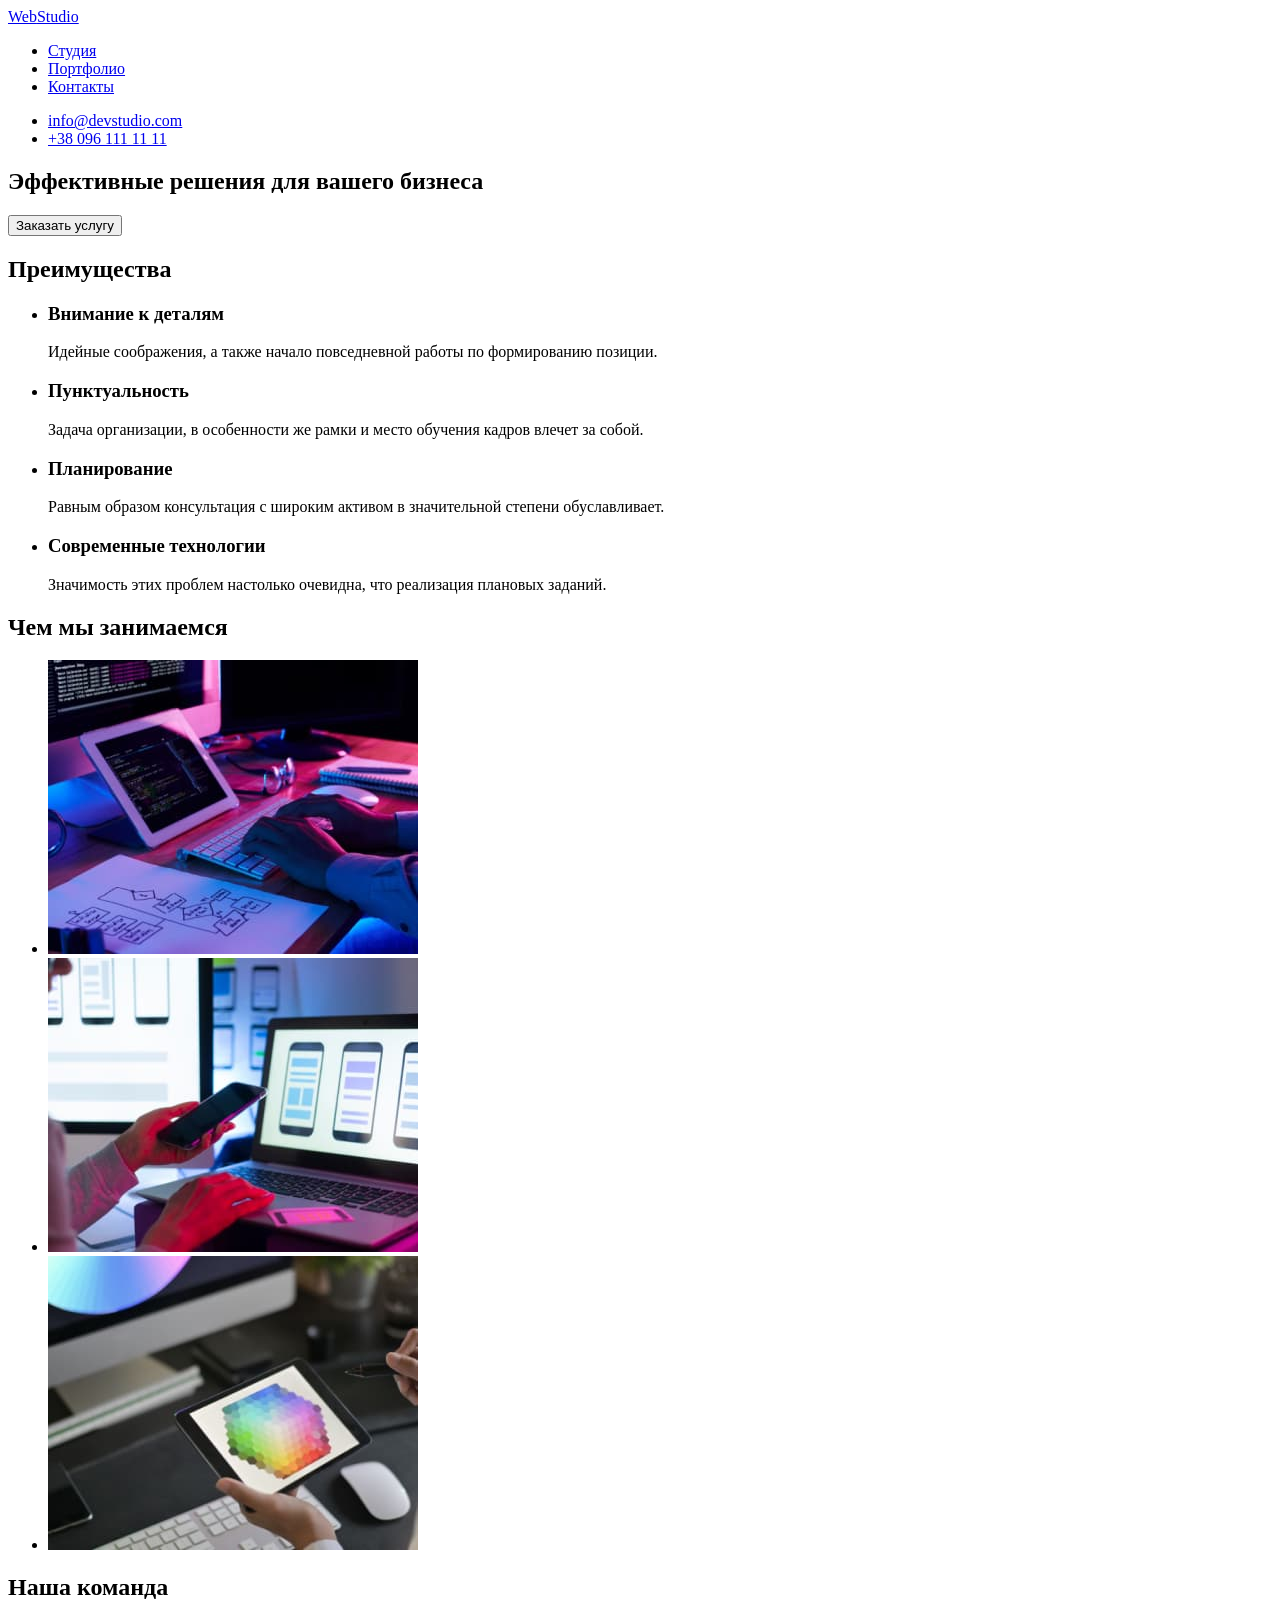
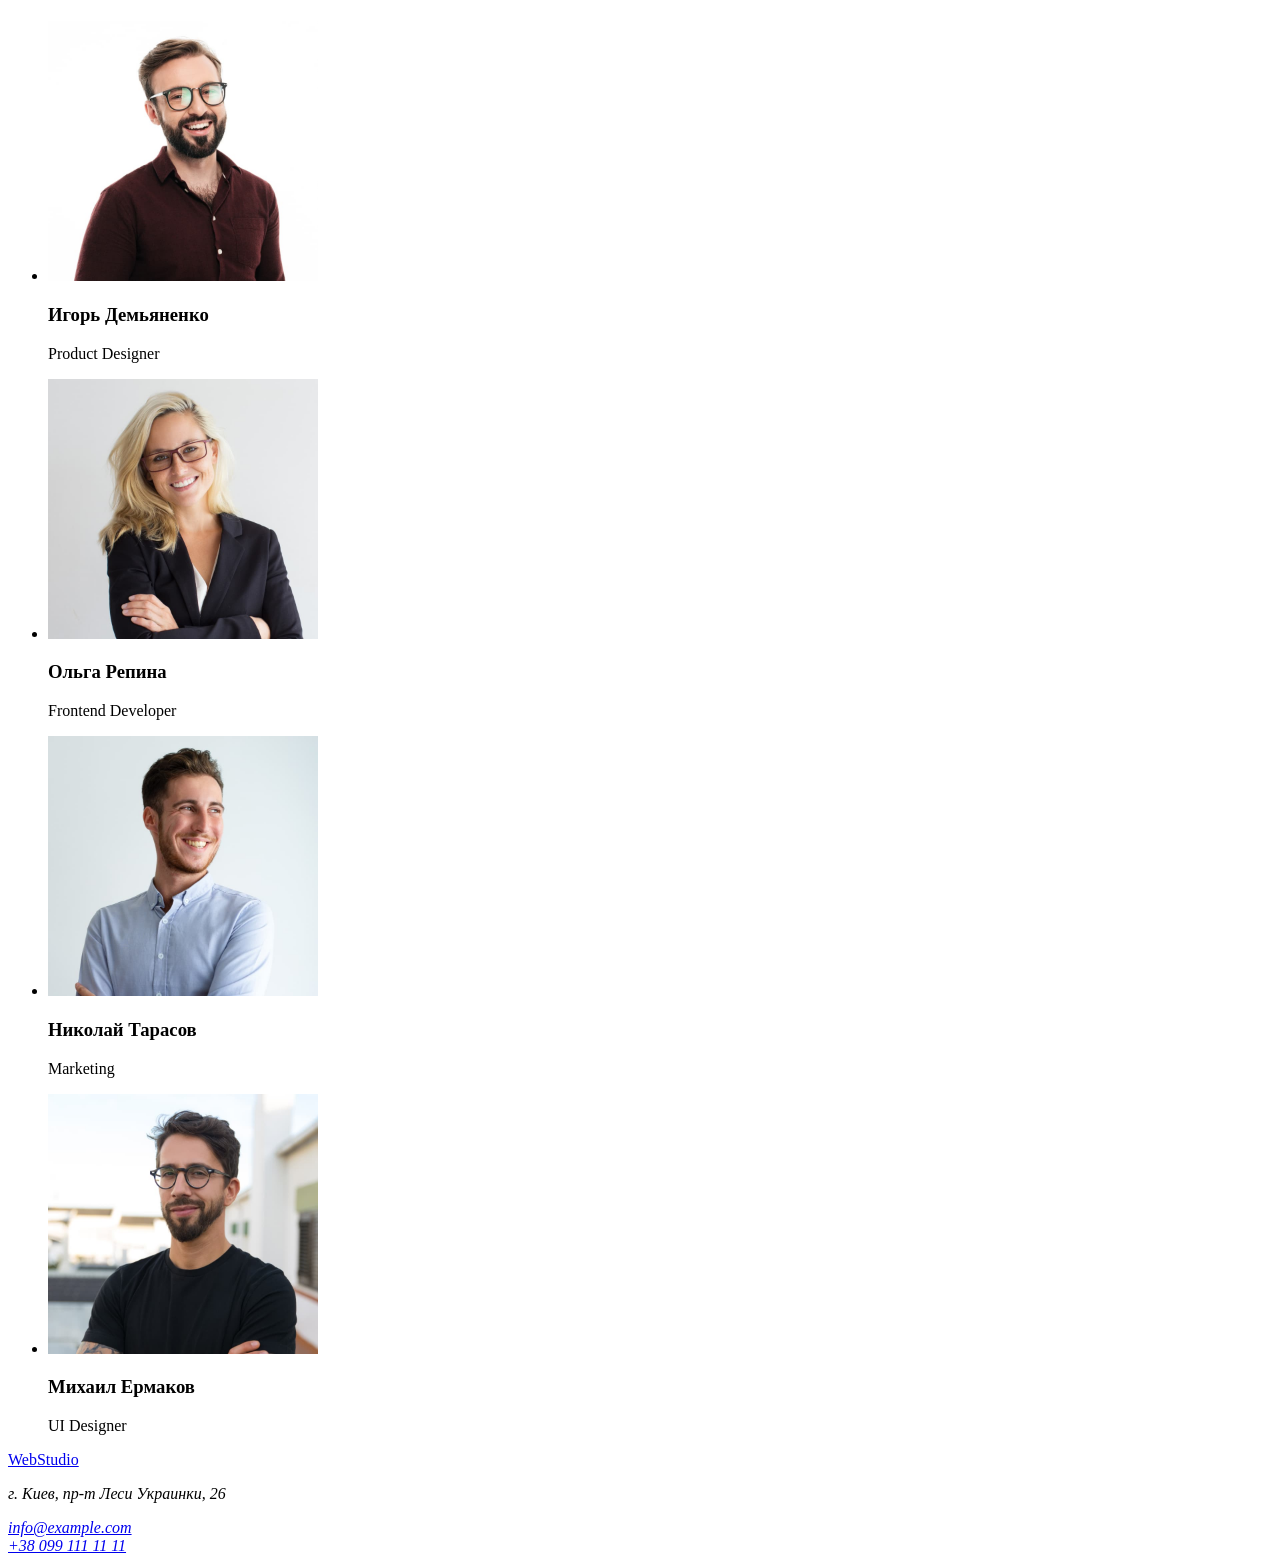
==== index.html @ b62744e8 "Добавлены классы и разметка портфолио" ====
<!DOCTYPE html>
<html lang="ru">
<head>
    <meta charset="UTF-8">
    <meta http-equiv="X-UA-Compatible" content="IE=edge">
    <meta name="viewport" content="width=device-width, initial-scale=1.0">
    <title>WebStudio</title>
    <link rel="preconnect" href="https://fonts.googleapis.com">
    <link rel="preconnect" href="https://fonts.gstatic.com" crossorigin>
    <link href="https://fonts.googleapis.com/css2?family=Raleway:wght@700&family=Roboto:wght@400;500;700;900&display=swap"
        rel="stylesheet">
    <link rel="stylesheet" href="./css/styles.css">
</head>
<body>
    <!-- Шапка сайта -->
    <header>
        <nav class="site-nav">
            <a href="/" class="logo"> <span>Web</span>Studio</a>
            <ul class="site-nav-list">
                <li class="site-nav-item"><a href="./index.html" class="site-nav-link current">Студия</a></li>
                <li class="site-nav-item"><a href="./portfolio.html" class="site-nav-link">Портфолио</a></li>
                <li class="site-nav-item"><a href="/" class="site-nav-link">Контакты</a></li>
            </ul>
        </nav>
        <ul class="contacts-list">
            <li><a href="mailto:info@devstudio.com" class="contacts-link">info@devstudio.com</a></li>
            <li><a href="tel:+380961111111" class="contacts-link">+38 096 111 11 11</a></li>
        </ul>
    </header>
    <main>
    <!-- Герой -->
        <section class="hero">
            <h1 class="hero-title">Эффективные решения для вашего бизнеса</h1>
            <button type="button" class="button-primary">Заказать услугу</button>
        </section>
    <!-- Преимущества -->
        <section class="section">
            <h2 class="visually-hidden">Преимущества</h2>
            <ul class="features-list">
                <li class="features-item">
                    <h3 class="features-title">Внимание к деталям</h3>
                    <p class="features-text"> Идейные соображения, а также начало повседневной работы по формированию позиции.</p>
                </li>
                <li class="features-item">
                    <h3 class="features-title">Пунктуальность</h3>
                    <p class="features-text">Задача организации, в особенности же рамки и место обучения кадров влечет за собой.</p>
                </li>
                <li class="features-item">
                    <h3 class="features-title">Планирование</h3>
                    <p class="features-text">Равным образом консультация с широким активом в значительной степени обуславливает.</p>
                </li>
                <li class="features-item">
                    <h3 class="features-title">Современные технологии</h3>
                    <p class="features-text">Значимость этих проблем настолько очевидна, что реализация плановых заданий.</p>
                </li>
            </ul>
        </section>
    <!-- Направления деятельности -->
        <section class="section">
            <h2 class="section-title">Чем мы занимаемся</h2>
            <ul class="activity-list">
                <li class="activity-item">
                    <img src="./images/box1.jpg" alt="Руки на клавиатуре перед планшетом" width="370">
                </li>
                <li class="activity-item">
                    <img src="./images/box2.jpg" alt="Телефон в руке перед ноутбуком" width="370">
                </li>
                <li class="activity-item">
                    <img src="./images/box3.jpg" alt="Планшет с палитрой цветов в руке" width="370">
                </li>
            </ul>
        </section>
    <!-- Команда -->
        <section class="section team">
            <h2 class="section-title">Наша команда</h2>
            <ul class="team-list">
                <li class="team-list-item">
                    <img src="./images/team/ppl1.jpg" alt="Мужчина в очках улыбается" width="270">
                    <h3 class="team-list-title">Игорь Демьяненко</h3>
                    <p class="team-list-text">Product Designer</p>
                </li>
                <li class="team-list-item">
                    <img src="./images/team/ppl2.jpg" alt="Женщина в очках улыбается" width="270">
                    <h3 class="team-list-title">Ольга Репина</h3>
                    <p class="team-list-text">Frontend Developer</p>
                </li>
                <li class="team-list-item">
                    <img src="./images/team/ppl3.jpg" alt="Русый мужчина улыбается" width="270">
                    <h3 class="team-list-title">Николай Тарасов</h3>
                    <p class="team-list-text">Marketing</p>
                </li>
                <li class="team-list-item">
                    <img src="./images/team/ppl4.jpg" alt="Мужчина с бородой и в очках" width="270">
                    <h3 class="team-list-title">Михаил Ермаков</h3>
                    <p class="team-list-text">UI Designer</p>
                </li>
            </ul>
        </section>
    </main>
    <!-- Футер -->
    <footer>
        <a href="/" class="logo footer"> <span>Web</span>Studio</a>
        <address>
            <p class="address">г. Киев, пр-т Леси Украинки, 26</p>
            <a href="mailto:info@example.com" class="footer-contacts">info@example.com</a> <br>
            <a href="tel:+380991111111" class="footer-contacts">+38 099 111 11 11</a>
        </address>
    </footer>
</body>
</html>
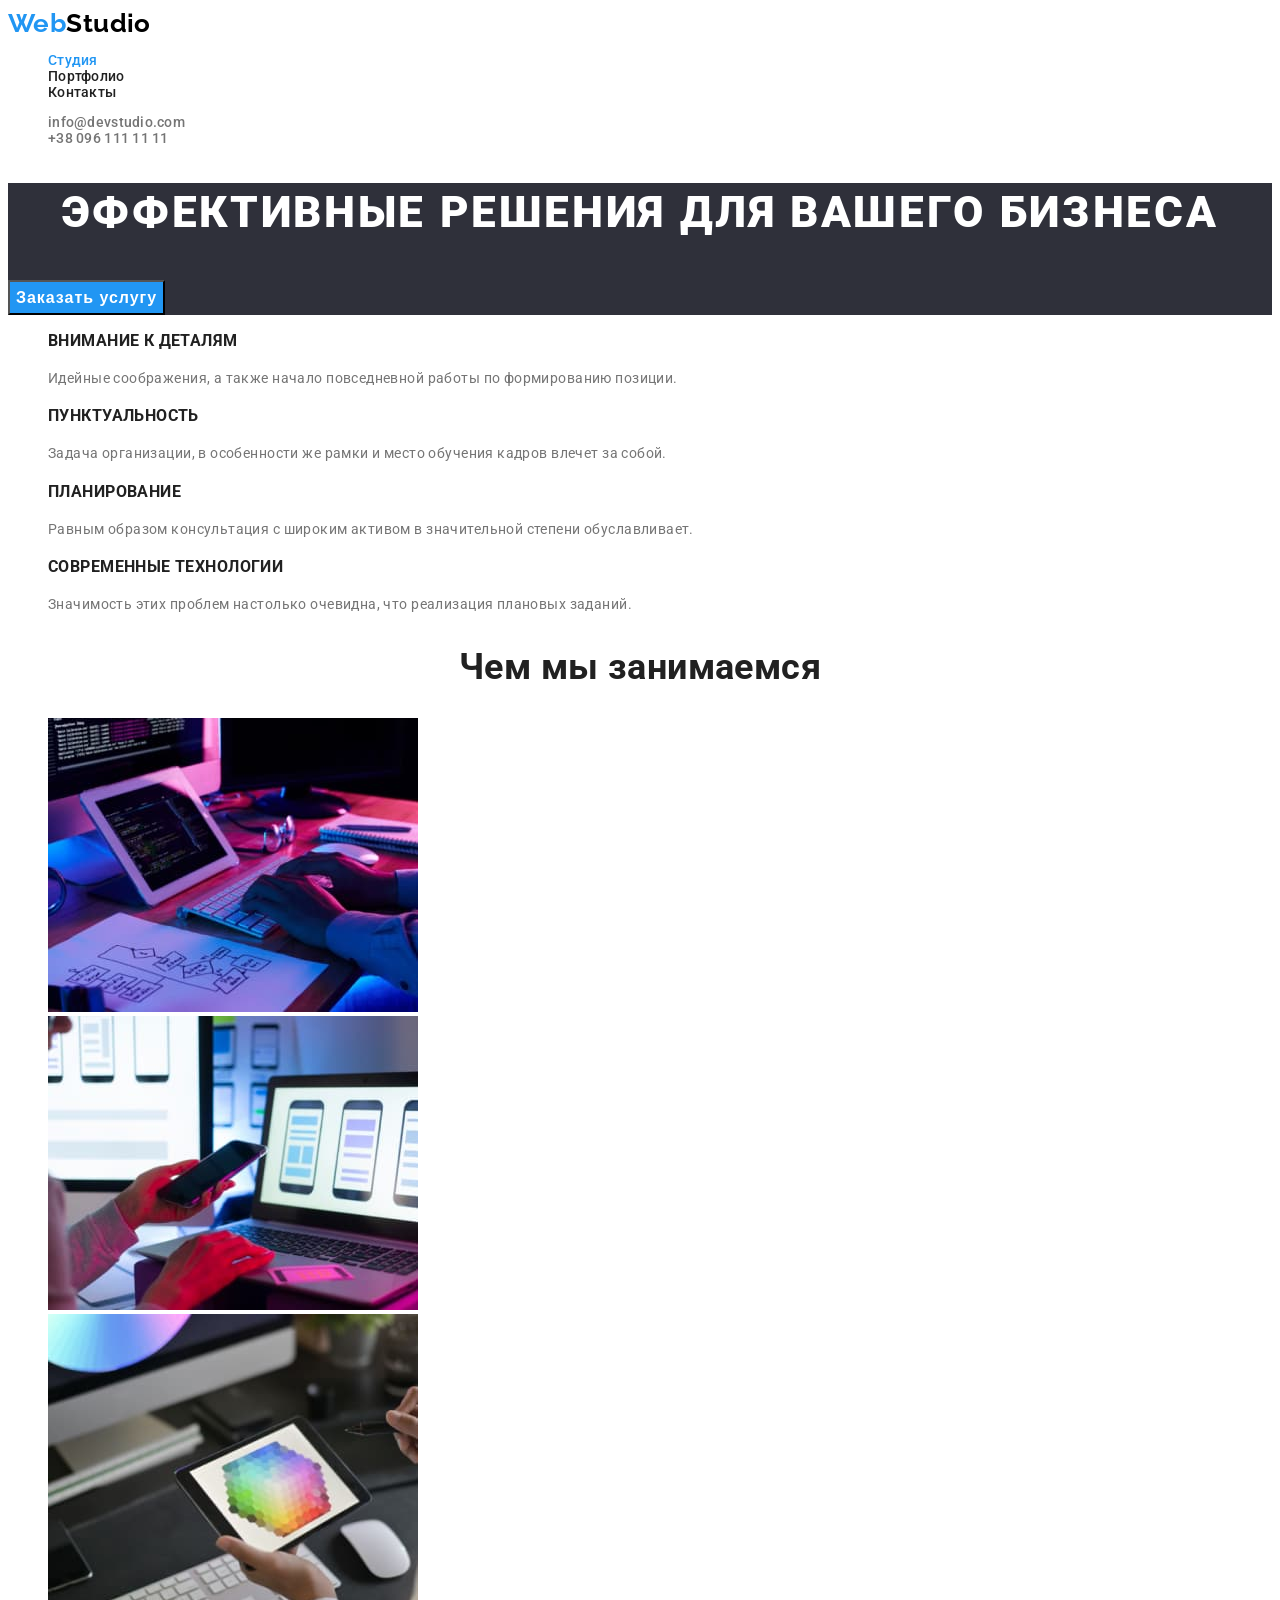
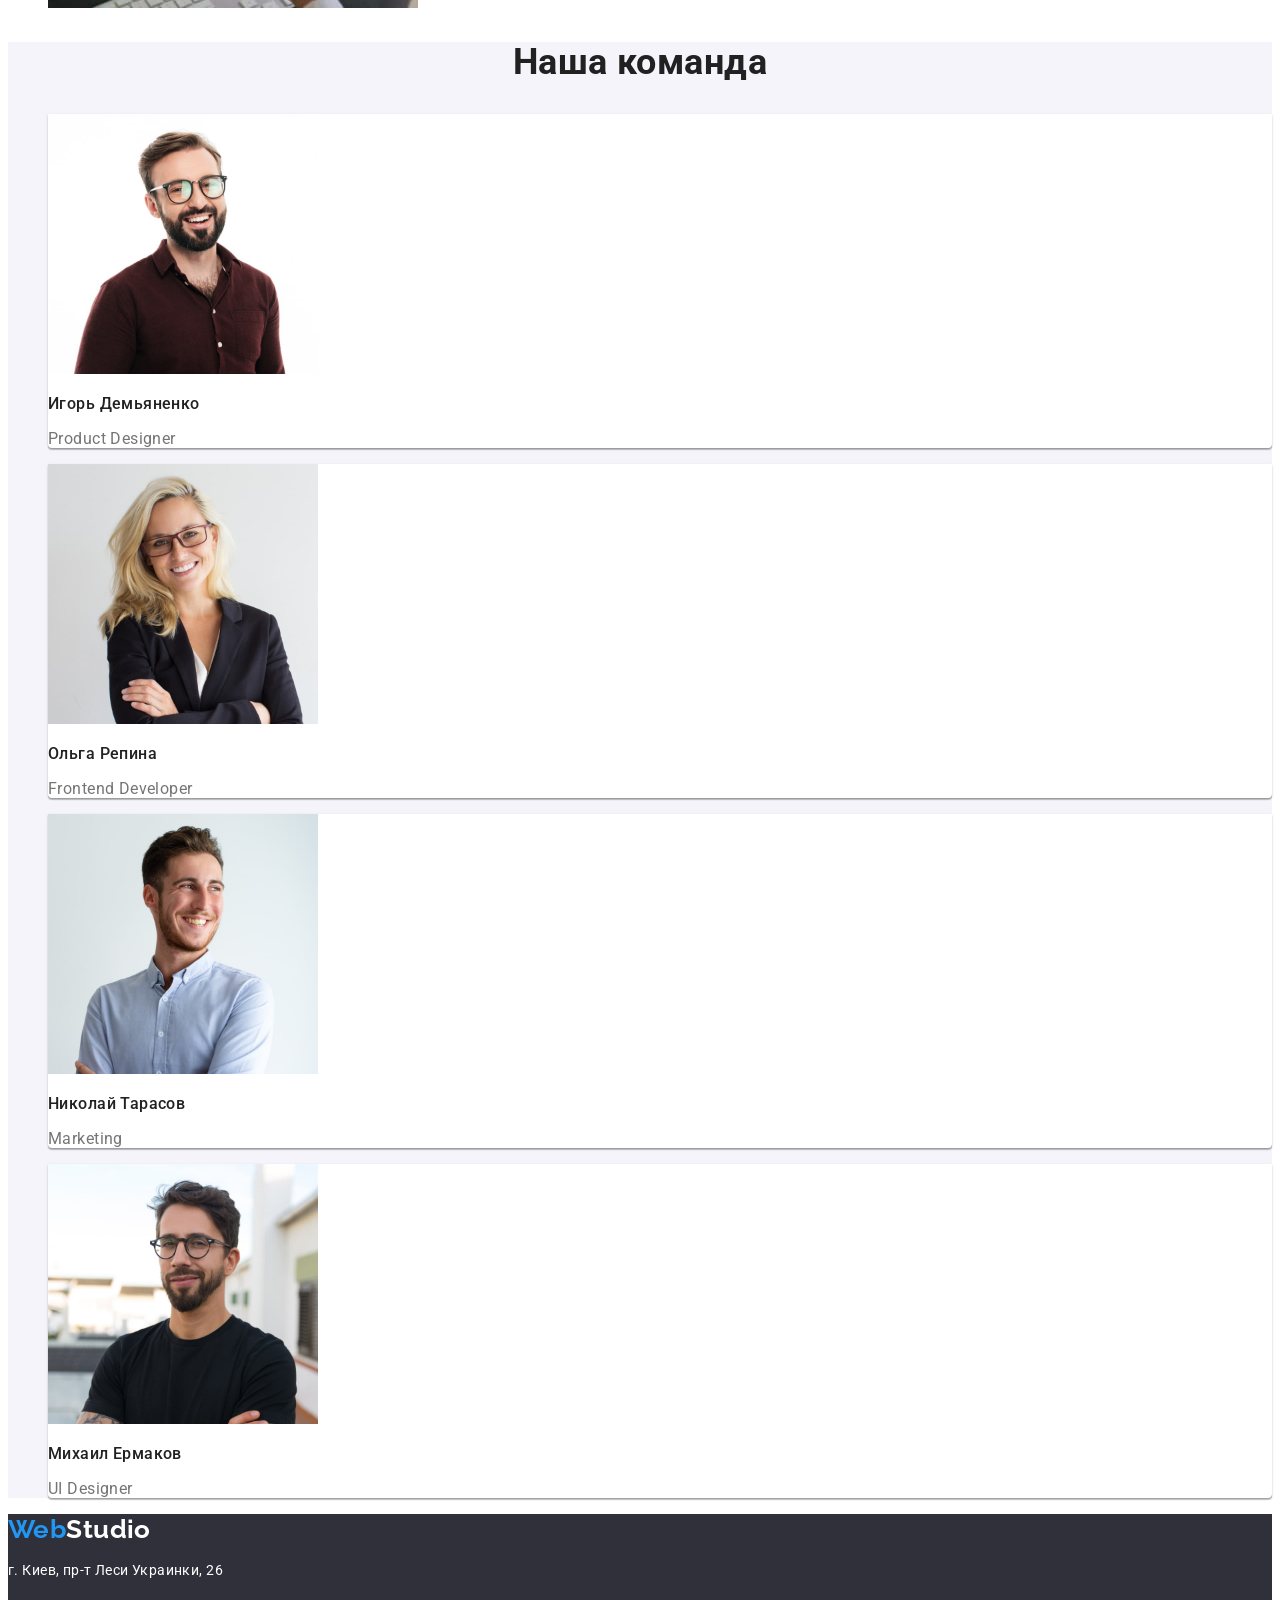
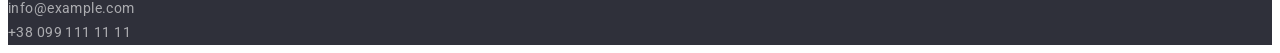
==== commit f6e894cc: "Исправления после проверки дз" ====
--- a/index.html
+++ b/index.html
@@ -98,7 +98,7 @@
         </section>
     </main>
     <!-- Футер -->
-    <footer>
+    <footer class="section footer">
         <a href="/" class="logo footer"> <span>Web</span>Studio</a>
         <address>
             <p class="address">г. Киев, пр-т Леси Украинки, 26</p>
--- a/css/styles.css
+++ b/css/styles.css
@@ -0,0 +1,205 @@
+/* Common styles */
+:root {
+  --primary-color: #212121;
+  --primary-text-color: #757575;
+  --accent-color: #2196f3;
+  --white-color: #ffffff;
+  --background-color-main: #ffffff;
+  --background-color-secondary: #f5f4fa;
+  --background-color-dark: #2f303a;
+
+  --font-size-primary: 14px;
+  --font-size-button-cards: 16px;
+  --font-weight-primary: 500;
+  --font-weight-bold: 700;
+  --line-height-primary: 1.14;
+  --line-height-secondary: 1.19;
+  --letter-spacing-primary: 0.03em;
+  --letter-spacing-secondary: 0.06em;
+}
+body {
+  color: var(--primary-color);
+
+  font-family: "Roboto", sans-serif;
+  font-size: var(--font-size-primary);
+  line-height: var(--line-height-primary);
+  letter-spacing: var(--letter-spacing-primary);
+}
+ul {
+  list-style: none;
+}
+a {
+  text-decoration: none;
+  color: inherit;
+}
+.visually-hidden {
+  position: absolute;
+  white-space: nowrap;
+  width: 1px;
+  height: 1px;
+  overflow: hidden;
+  border: 0;
+  padding: 0;
+  clip: rect(0 0 0 0);
+  clip-path: inset(50%);
+  margin: -1px;
+}
+.section {
+  background-color: var(--background-color-main);
+}
+.section-title {
+  font-size: 36px;
+  line-height: 1.16;
+  text-align: center;
+}
+
+/* logo */
+.logo {
+  color: #000000;
+
+  font-family: Raleway;
+  font-weight: var(--font-weight-bold);
+  font-size: 26px;
+  line-height: var(--line-height-secondary);
+}
+.logo > span {
+  color: var(--accent-color);
+}
+.logo.footer {
+  color: var(--white-color);
+}
+
+/* header */
+.site-nav-link {
+  font-weight: var(--font-weight-primary);
+  letter-spacing: 0.02em;
+}
+.site-nav-link:hover,
+.site-nav-link:focus {
+  color: var(--accent-color);
+}
+.site-nav-link.current {
+  color: var(--accent-color);
+}
+.contacts-list {
+  color: var(--primary-text-color);
+
+  font-weight: var(--font-weight-primary);
+  letter-spacing: 0.02em;
+}
+.contacts-link:hover,
+.contacts-link:focus {
+  color: var(--accent-color);
+}
+
+/* hero */
+.hero {
+  background-color: var(--background-color-dark);
+}
+.hero-title {
+  color: var(--white-color);
+
+  font-weight: 900;
+  font-size: 44px;
+  line-height: 1.36;
+
+  text-align: center;
+  letter-spacing: var(--letter-spacing-secondary);
+  text-transform: uppercase;
+}
+.button-primary {
+  color: var(--white-color);
+  background-color: var(--accent-color);
+
+  font-weight: var(--font-weight-bold);
+  font-size: var(--font-size-button-cards);
+  line-height: 1.87;
+
+  text-align: center;
+  letter-spacing: var(--letter-spacing-secondary);
+  cursor: pointer;
+}
+.button-primary:hover,
+.button-primary:focus {
+  background-color: #188ce8;
+  box-shadow: 0px 4px 4px rgba(0, 0, 0, 0.15);
+  border-radius: 4px;
+}
+/* features */
+.features-title {
+  text-transform: uppercase;
+}
+.features-text {
+  color: var(--primary-text-color);
+  line-height: 1.71;
+}
+/* team */
+.section.team {
+  background-color: var(--background-color-secondary);
+}
+.team-list-item {
+  background-color: var(--white-color);
+  box-shadow: 0px 1px 3px rgba(0, 0, 0, 0.12), 0px 1px 1px rgba(0, 0, 0, 0.14),
+    0px 2px 1px rgba(0, 0, 0, 0.2);
+  border-radius: 0px 0px 4px 4px;
+}
+.team-list-title {
+  font-weight: var(--font-weight-primary);
+  font-size: var(--font-size-button-cards);
+  line-height: var(--line-height-secondary);
+}
+.team-list-text {
+  color: var(--primary-text-color);
+  font-size: var(--font-size-button-cards);
+  line-height: var(--line-height-secondary);
+}
+/* footer */
+.section.footer {
+  background-color: var(--background-color-dark);
+}
+.address,
+.footer-contacts {
+  color: var(--white-color);
+  font-style: normal;
+  line-height: 1.71;
+}
+.footer-contacts {
+  color: rgba(255, 255, 255, 0.6);
+}
+.footer-contacts:hover,
+.footer-contacts:focus {
+  color: var(--accent-color);
+}
+
+/* portfolio */
+.portfolio-button {
+  background-color: var(--background-color-secondary);
+  border-radius: 4px;
+  border: none;
+
+  font-weight: var(--font-weight-primary);
+  font-size: var(--font-size-button-cards);
+  line-height: 1.62;
+  text-align: center;
+  cursor: pointer;
+}
+.portfolio-button:hover,
+.portfolio-button:focus {
+  color: var(--white-color);
+  background-color: var(--accent-color);
+  box-shadow: 0px 3px 1px rgba(0, 0, 0, 0.1), 0px 1px 2px rgba(0, 0, 0, 0.08),
+    0px 2px 2px rgba(0, 0, 0, 0.12);
+  border-radius: 4px;
+}
+
+.portfolio-title {
+  font-size: 18px;
+  line-height: 2;
+  letter-spacing: var(--letter-spacing-secondary);
+}
+.portfolio-text {
+  color: var(--primary-text-color);
+
+  font-size: var(--font-size-button-cards);
+  line-height: 1.87;
+}
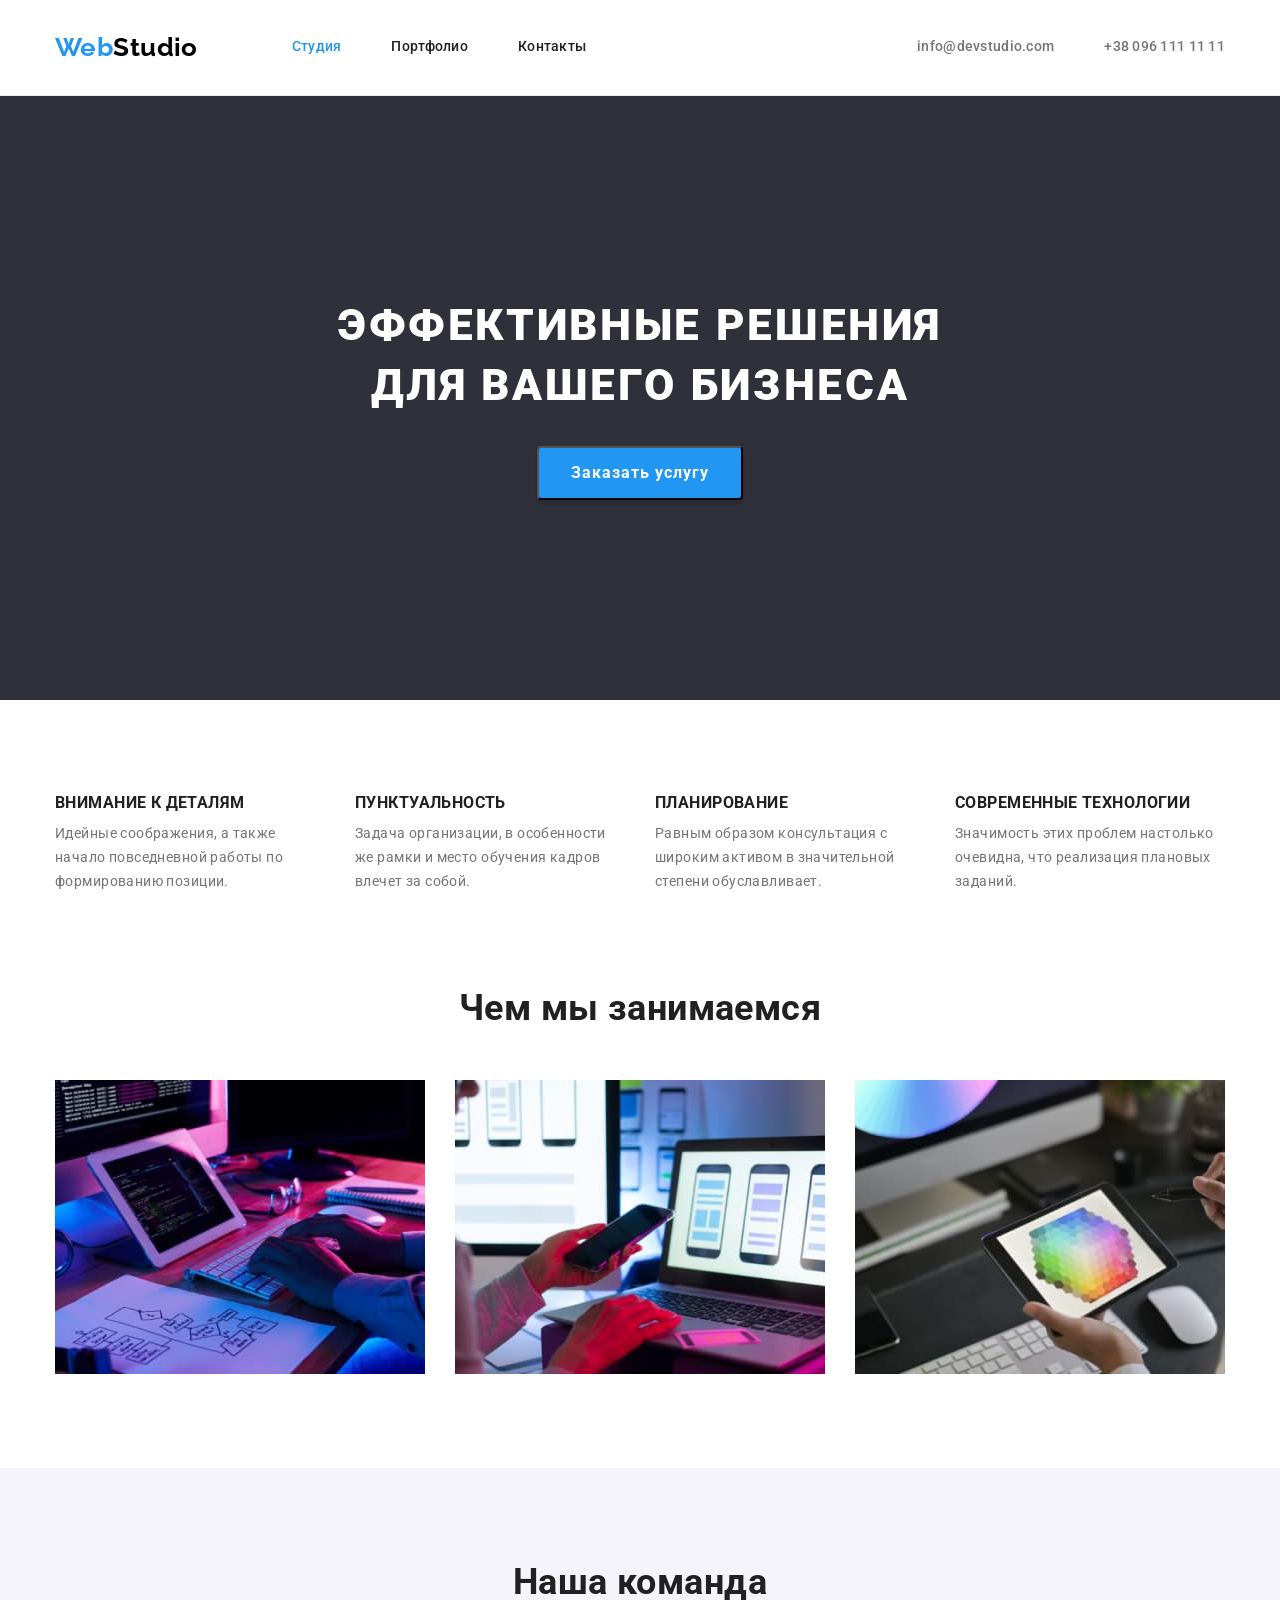
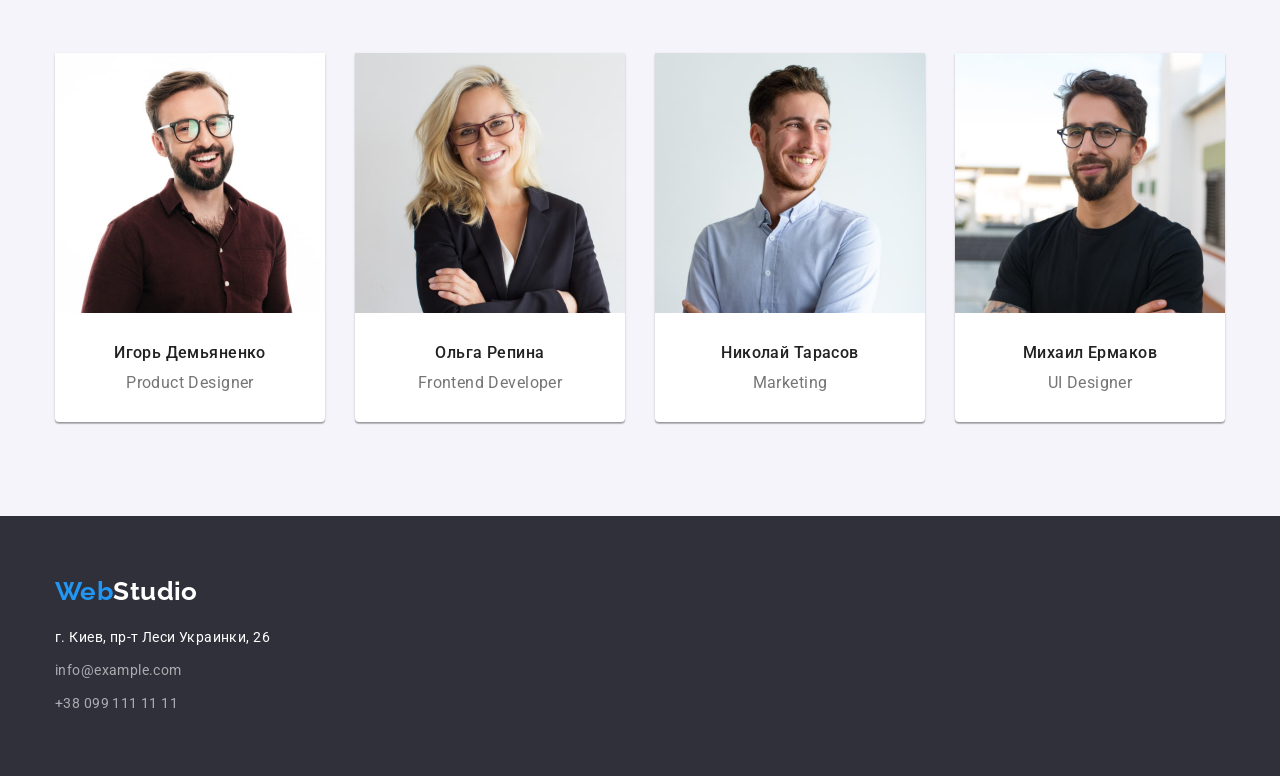
==== commit 35e5447f: "Добавлены отступы, флексы, выполнено центрирование элементов" ====
--- a/index.html
+++ b/index.html
@@ -1,110 +1,189 @@
 <!DOCTYPE html>
 <html lang="ru">
-<head>
-    <meta charset="UTF-8">
-    <meta http-equiv="X-UA-Compatible" content="IE=edge">
-    <meta name="viewport" content="width=device-width, initial-scale=1.0">
+  <head>
+    <meta charset="UTF-8" />
+    <meta http-equiv="X-UA-Compatible" content="IE=edge" />
+    <meta name="viewport" content="width=device-width, initial-scale=1.0" />
     <title>WebStudio</title>
-    <link rel="preconnect" href="https://fonts.googleapis.com">
-    <link rel="preconnect" href="https://fonts.gstatic.com" crossorigin>
-    <link href="https://fonts.googleapis.com/css2?family=Raleway:wght@700&family=Roboto:wght@400;500;700;900&display=swap"
-        rel="stylesheet">
-    <link rel="stylesheet" href="./css/styles.css">
-</head>
-<body>
+    <link rel="preconnect" href="https://fonts.googleapis.com" />
+    <link rel="preconnect" href="https://fonts.gstatic.com" crossorigin />
+    <link
+      href="https://fonts.googleapis.com/css2?family=Raleway:wght@700&family=Roboto:wght@400;500;700;900&display=swap"
+      rel="stylesheet"
+    />
+    <link
+      rel="stylesheet"
+      href="https://cdnjs.cloudflare.com/ajax/libs/modern-normalize/1.1.0/modern-normalize.min.css"
+      integrity="sha512-wpPYUAdjBVSE4KJnH1VR1HeZfpl1ub8YT/NKx4PuQ5NmX2tKuGu6U/JRp5y+Y8XG2tV+wKQpNHVUX03MfMFn9Q=="
+      crossorigin="anonymous"
+      referrerpolicy="no-referrer"
+    />
+    <link rel="stylesheet" href="./css/styles.css" />
+  </head>
+  <body>
     <!-- Шапка сайта -->
-    <header>
+    <header class="header">
+      <div class="container">
         <nav class="site-nav">
-            <a href="/" class="logo"> <span>Web</span>Studio</a>
-            <ul class="site-nav-list">
-                <li class="site-nav-item"><a href="./index.html" class="site-nav-link current">Студия</a></li>
-                <li class="site-nav-item"><a href="./portfolio.html" class="site-nav-link">Портфолио</a></li>
-                <li class="site-nav-item"><a href="/" class="site-nav-link">Контакты</a></li>
-            </ul>
+          <a class="logo" href="/"> <span>Web</span>Studio</a>
+          <ul class="site-nav-list">
+            <li class="site-nav-item">
+              <a class="site-nav-link current" href="./index.html">Студия</a>
+            </li>
+            <li class="site-nav-item">
+              <a class="site-nav-link" href="./portfolio.html">Портфолио</a>
+            </li>
+            <li class="site-nav-item">
+              <a class="site-nav-link" href="/">Контакты</a>
+            </li>
+          </ul>
         </nav>
         <ul class="contacts-list">
-            <li><a href="mailto:info@devstudio.com" class="contacts-link">info@devstudio.com</a></li>
-            <li><a href="tel:+380961111111" class="contacts-link">+38 096 111 11 11</a></li>
+          <li class="contacts-list-item">
+            <a class="contacts-link" href="mailto:info@devstudio.com"
+              >info@devstudio.com</a
+            >
+          </li>
+          <li class="contacts-list-item">
+            <a class="contacts-link" href="tel:+380961111111"
+              >+38 096 111 11 11</a
+            >
+          </li>
         </ul>
+      </div>
     </header>
     <main>
-    <!-- Герой -->
-        <section class="hero">
-            <h1 class="hero-title">Эффективные решения для вашего бизнеса</h1>
-            <button type="button" class="button-primary">Заказать услугу</button>
-        </section>
-    <!-- Преимущества -->
-        <section class="section">
-            <h2 class="visually-hidden">Преимущества</h2>
-            <ul class="features-list">
-                <li class="features-item">
-                    <h3 class="features-title">Внимание к деталям</h3>
-                    <p class="features-text"> Идейные соображения, а также начало повседневной работы по формированию позиции.</p>
-                </li>
-                <li class="features-item">
-                    <h3 class="features-title">Пунктуальность</h3>
-                    <p class="features-text">Задача организации, в особенности же рамки и место обучения кадров влечет за собой.</p>
-                </li>
-                <li class="features-item">
-                    <h3 class="features-title">Планирование</h3>
-                    <p class="features-text">Равным образом консультация с широким активом в значительной степени обуславливает.</p>
-                </li>
-                <li class="features-item">
-                    <h3 class="features-title">Современные технологии</h3>
-                    <p class="features-text">Значимость этих проблем настолько очевидна, что реализация плановых заданий.</p>
-                </li>
-            </ul>
-        </section>
-    <!-- Направления деятельности -->
-        <section class="section">
-            <h2 class="section-title">Чем мы занимаемся</h2>
-            <ul class="activity-list">
-                <li class="activity-item">
-                    <img src="./images/box1.jpg" alt="Руки на клавиатуре перед планшетом" width="370">
-                </li>
-                <li class="activity-item">
-                    <img src="./images/box2.jpg" alt="Телефон в руке перед ноутбуком" width="370">
-                </li>
-                <li class="activity-item">
-                    <img src="./images/box3.jpg" alt="Планшет с палитрой цветов в руке" width="370">
-                </li>
-            </ul>
-        </section>
-    <!-- Команда -->
-        <section class="section team">
-            <h2 class="section-title">Наша команда</h2>
-            <ul class="team-list">
-                <li class="team-list-item">
-                    <img src="./images/team/ppl1.jpg" alt="Мужчина в очках улыбается" width="270">
-                    <h3 class="team-list-title">Игорь Демьяненко</h3>
-                    <p class="team-list-text">Product Designer</p>
-                </li>
-                <li class="team-list-item">
-                    <img src="./images/team/ppl2.jpg" alt="Женщина в очках улыбается" width="270">
-                    <h3 class="team-list-title">Ольга Репина</h3>
-                    <p class="team-list-text">Frontend Developer</p>
-                </li>
-                <li class="team-list-item">
-                    <img src="./images/team/ppl3.jpg" alt="Русый мужчина улыбается" width="270">
-                    <h3 class="team-list-title">Николай Тарасов</h3>
-                    <p class="team-list-text">Marketing</p>
-                </li>
-                <li class="team-list-item">
-                    <img src="./images/team/ppl4.jpg" alt="Мужчина с бородой и в очках" width="270">
-                    <h3 class="team-list-title">Михаил Ермаков</h3>
-                    <p class="team-list-text">UI Designer</p>
-                </li>
-            </ul>
-        </section>
+      <!-- Герой -->
+      <section class="hero">
+        <div class="container">
+          <h1 class="hero-title">Эффективные решения для вашего бизнеса</h1>
+          <button class="button-primary" type="button">Заказать услугу</button>
+        </div>
+      </section>
+      <!-- Преимущества -->
+      <section class="section nobottom">
+        <div class="container">
+          <h2 class="visually-hidden">Преимущества</h2>
+          <ul class="features-list">
+            <li class="features-item">
+              <h3 class="features-title">Внимание к деталям</h3>
+              <p class="features-text">
+                Идейные соображения, а также начало повседневной работы по
+                формированию позиции.
+              </p>
+            </li>
+            <li class="features-item">
+              <h3 class="features-title">Пунктуальность</h3>
+              <p class="features-text">
+                Задача организации, в особенности же рамки и место обучения
+                кадров влечет за собой.
+              </p>
+            </li>
+            <li class="features-item">
+              <h3 class="features-title">Планирование</h3>
+              <p class="features-text">
+                Равным образом консультация с широким активом в значительной
+                степени обуславливает.
+              </p>
+            </li>
+            <li class="features-item">
+              <h3 class="features-title">Современные технологии</h3>
+              <p class="features-text">
+                Значимость этих проблем настолько очевидна, что реализация
+                плановых заданий.
+              </p>
+            </li>
+          </ul>
+        </div>
+      </section>
+      <!-- Направления деятельности -->
+      <section class="section">
+        <div class="container">
+          <h2 class="section-title">Чем мы занимаемся</h2>
+          <ul class="activity-list">
+            <li class="activity-item">
+              <img
+                src="./images/box1.jpg"
+                alt="Руки на клавиатуре перед планшетом"
+                width="370"
+              />
+            </li>
+            <li class="activity-item">
+              <img
+                src="./images/box2.jpg"
+                alt="Телефон в руке перед ноутбуком"
+                width="370"
+              />
+            </li>
+            <li class="activity-item">
+              <img
+                src="./images/box3.jpg"
+                alt="Планшет с палитрой цветов в руке"
+                width="370"
+              />
+            </li>
+          </ul>
+        </div>
+      </section>
+      <!-- Команда -->
+      <section class="section team">
+        <div class="container">
+          <h2 class="section-title">Наша команда</h2>
+          <ul class="team-list">
+            <li class="team-list-item">
+              <img
+                src="./images/team/ppl1.jpg"
+                alt="Мужчина в очках улыбается"
+                width="270"
+              />
+              <h3 class="team-list-title">Игорь Демьяненко</h3>
+              <p class="team-list-text">Product Designer</p>
+            </li>
+            <li class="team-list-item">
+              <img
+                src="./images/team/ppl2.jpg"
+                alt="Женщина в очках улыбается"
+                width="270"
+              />
+              <h3 class="team-list-title">Ольга Репина</h3>
+              <p class="team-list-text">Frontend Developer</p>
+            </li>
+            <li class="team-list-item">
+              <img
+                src="./images/team/ppl3.jpg"
+                alt="Русый мужчина улыбается"
+                width="270"
+              />
+              <h3 class="team-list-title">Николай Тарасов</h3>
+              <p class="team-list-text">Marketing</p>
+            </li>
+            <li class="team-list-item">
+              <img
+                src="./images/team/ppl4.jpg"
+                alt="Мужчина с бородой и в очках"
+                width="270"
+              />
+              <h3 class="team-list-title">Михаил Ермаков</h3>
+              <p class="team-list-text">UI Designer</p>
+            </li>
+          </ul>
+        </div>
+      </section>
     </main>
     <!-- Футер -->
-    <footer class="section footer">
-        <a href="/" class="logo footer"> <span>Web</span>Studio</a>
+    <footer class="footer">
+      <div class="container">
+        <a class="logo footer-logo" href="/"> <span>Web</span>Studio</a>
         <address>
-            <p class="address">г. Киев, пр-т Леси Украинки, 26</p>
-            <a href="mailto:info@example.com" class="footer-contacts">info@example.com</a> <br>
-            <a href="tel:+380991111111" class="footer-contacts">+38 099 111 11 11</a>
+          <p class="address">г. Киев, пр-т Леси Украинки, 26</p>
+          <a class="footer-contacts" href="mailto:info@example.com"
+            >info@example.com</a
+          >
+          <a class="footer-contacts" href="tel:+380991111111"
+            >+38 099 111 11 11</a
+          >
         </address>
+      </div>
     </footer>
-</body>
-</html>+  </body>
+</html>
--- a/css/styles.css
+++ b/css/styles.css
@@ -1,4 +1,3 @@
-/* Common styles */
 :root {
   --primary-color: #212121;
   --primary-text-color: #757575;
@@ -16,7 +15,11 @@
   --line-height-secondary: 1.19;
   --letter-spacing-primary: 0.03em;
   --letter-spacing-secondary: 0.06em;
-}
+
+  --padding-section: 94px;
+  --padding-header: 32px;
+}
+/* Common styles */
 body {
   color: var(--primary-color);
 
@@ -26,11 +29,29 @@
   letter-spacing: var(--letter-spacing-primary);
 }
 ul {
+  margin-top: 0;
+  margin-bottom: 0;
+  padding-left: 0;
   list-style: none;
 }
 a {
   text-decoration: none;
   color: inherit;
+}
+img {
+  display: block;
+  max-width: 100%;
+  height: auto;
+}
+h1,
+h2,
+h3,
+h4,
+h5,
+h6,
+p {
+  margin-top: 0;
+  margin-bottom: 0;
 }
 .visually-hidden {
   position: absolute;
@@ -44,10 +65,22 @@
   clip-path: inset(50%);
   margin: -1px;
 }
+.container {
+  width: 1200px;
+  margin-left: auto;
+  margin-right: auto;
+  padding-left: 15px;
+  padding-right: 15px;
+}
 .section {
+  padding-top: var(--padding-section);
+  padding-bottom: var(--padding-section);
+
   background-color: var(--background-color-main);
 }
 .section-title {
+  margin-bottom: 50px;
+
   font-size: 36px;
   line-height: 1.16;
   text-align: center;
@@ -56,7 +89,6 @@
 /* logo */
 .logo {
   color: #000000;
-
   font-family: Raleway;
   font-weight: var(--font-weight-bold);
   font-size: 26px;
@@ -65,11 +97,27 @@
 .logo > span {
   color: var(--accent-color);
 }
-.logo.footer {
+.footer-logo {
+  display: block;
+  margin-bottom: 20px;
   color: var(--white-color);
 }
 
 /* header */
+.header {
+  padding-top: var(--padding-header);
+  padding-bottom: var(--padding-header);
+  border-bottom: 1px solid #ececec;
+}
+.header > .container {
+  display: flex;
+  justify-content: space-between;
+  align-items: center;
+}
+.site-nav {
+  display: flex;
+  align-items: center;
+}
 .site-nav-link {
   font-weight: var(--font-weight-primary);
   letter-spacing: 0.02em;
@@ -81,12 +129,25 @@
 .site-nav-link.current {
   color: var(--accent-color);
 }
+.site-nav-list {
+  display: flex;
+  margin-left: var(--padding-section);
+}
+.site-nav-item:not(:last-child),
+.contacts-list-item:not(:last-child) {
+  margin-right: 50px;
+}
 .contacts-list {
+  display: flex;
+
   color: var(--primary-text-color);
-
   font-weight: var(--font-weight-primary);
   letter-spacing: 0.02em;
 }
+.contacts-link {
+  padding-top: var(--padding-header);
+  padding-bottom: var(--padding-header);
+}
 .contacts-link:hover,
 .contacts-link:focus {
   color: var(--accent-color);
@@ -94,77 +155,123 @@
 
 /* hero */
 .hero {
+  padding: 200px 0;
   background-color: var(--background-color-dark);
 }
 .hero-title {
-  color: var(--white-color);
-
+  width: 696px;
+  margin: 0 auto 30px;
+
+  text-align: center;
+
+  color: var(--white-color);
   font-weight: 900;
   font-size: 44px;
   line-height: 1.36;
-
-  text-align: center;
   letter-spacing: var(--letter-spacing-secondary);
   text-transform: uppercase;
 }
 .button-primary {
+  display: block;
+  min-width: 200px;
+  margin: 0 auto;
+  padding: 10px 32px;
+
+  box-shadow: 0px 4px 4px rgba(0, 0, 0, 0.15);
+  border-radius: 4px;
+
+  text-align: center;
+  cursor: pointer;
+
   color: var(--white-color);
   background-color: var(--accent-color);
-
   font-weight: var(--font-weight-bold);
   font-size: var(--font-size-button-cards);
   line-height: 1.87;
-
-  text-align: center;
   letter-spacing: var(--letter-spacing-secondary);
-  cursor: pointer;
 }
 .button-primary:hover,
 .button-primary:focus {
-  background-color: #188ce8;
   box-shadow: 0px 4px 4px rgba(0, 0, 0, 0.15);
   border-radius: 4px;
-}
-/* features */
+  background-color: #188ce8;
+}
+/* features & activities*/
+.section.nobottom {
+  padding-bottom: 0;
+}
+.features-list,
+.activity-list {
+  display: flex;
+}
+.features-item {
+  width: 270px;
+}
+.features-item:not(:last-child),
+.activity-item:not(:last-child),
+.team-list-item:not(:last-child) {
+  margin-right: 30px;
+}
 .features-title {
+  margin-bottom: 10px;
   text-transform: uppercase;
 }
 .features-text {
   color: var(--primary-text-color);
   line-height: 1.71;
 }
+
 /* team */
 .section.team {
   background-color: var(--background-color-secondary);
 }
+.team-list {
+  display: flex;
+}
 .team-list-item {
-  background-color: var(--white-color);
+  width: 270px;
+  padding-bottom: 30px;
+  border-radius: 0px 0px 4px 4px;
   box-shadow: 0px 1px 3px rgba(0, 0, 0, 0.12), 0px 1px 1px rgba(0, 0, 0, 0.14),
     0px 2px 1px rgba(0, 0, 0, 0.2);
-  border-radius: 0px 0px 4px 4px;
+  background-color: var(--white-color);
 }
 .team-list-title {
+  margin: 30px 0 10px;
+
   font-weight: var(--font-weight-primary);
   font-size: var(--font-size-button-cards);
   line-height: var(--line-height-secondary);
+  text-align: center;
 }
 .team-list-text {
   color: var(--primary-text-color);
   font-size: var(--font-size-button-cards);
   line-height: var(--line-height-secondary);
+  text-align: center;
 }
 /* footer */
-.section.footer {
+.footer {
+  padding-top: 60px;
+  padding-bottom: 60px;
+
   background-color: var(--background-color-dark);
 }
+
 .address,
 .footer-contacts {
+  margin-bottom: 9px;
+
   color: var(--white-color);
   font-style: normal;
   line-height: 1.71;
 }
 .footer-contacts {
+  display: block;
   color: rgba(255, 255, 255, 0.6);
+}
+.footer-contacts:last-child {
+  margin-bottom: 0;
 }
 .footer-contacts:hover,
 .footer-contacts:focus {
@@ -172,34 +279,68 @@
 }
 
 /* portfolio */
+.buttons-list {
+  margin-bottom: 50px;
+}
+.buttons-list {
+  display: flex;
+  justify-content: center;
+}
+.buttons-list-item:not(:last-child) {
+  margin-right: 8px;
+}
 .portfolio-button {
-  background-color: var(--background-color-secondary);
+  padding: 6px 22px;
+
   border-radius: 4px;
   border: none;
-
+  text-align: center;
+  cursor: pointer;
+
+  color: var(--primary-color);
+  background-color: var(--background-color-secondary);
   font-weight: var(--font-weight-primary);
   font-size: var(--font-size-button-cards);
   line-height: 1.62;
-  text-align: center;
-  cursor: pointer;
 }
 .portfolio-button:hover,
 .portfolio-button:focus {
-  color: var(--white-color);
-  background-color: var(--accent-color);
+  border-radius: 4px;
   box-shadow: 0px 3px 1px rgba(0, 0, 0, 0.1), 0px 1px 2px rgba(0, 0, 0, 0.08),
     0px 2px 2px rgba(0, 0, 0, 0.12);
-  border-radius: 4px;
-}
-
+  color: var(--white-color);
+  background-color: var(--accent-color);
+}
+.portfolio-list {
+  display: flex;
+  flex-wrap: wrap;
+}
+.portfolio-list-item {
+  width: calc((100% - 60px) / 3);
+  margin-right: 30px;
+  margin-bottom: 30px;
+}
+.portfolio-list-item:nth-child(3n) {
+  margin-right: 0;
+}
+.portfolio-list-item:nth-last-child(-n + 3) {
+  margin-bottom: 0;
+}
+.portfolio-info {
+  padding: 20px 24px;
+  border-bottom: 1px solid #eeeeee;
+  border-left: 1px solid #eeeeee;
+  border-right: 1px solid #eeeeee;
+}
 .portfolio-title {
+  margin-bottom: 4px;
+
   font-size: 18px;
   line-height: 2;
   letter-spacing: var(--letter-spacing-secondary);
 }
 .portfolio-text {
   color: var(--primary-text-color);
-
   font-size: var(--font-size-button-cards);
   line-height: 1.87;
 }
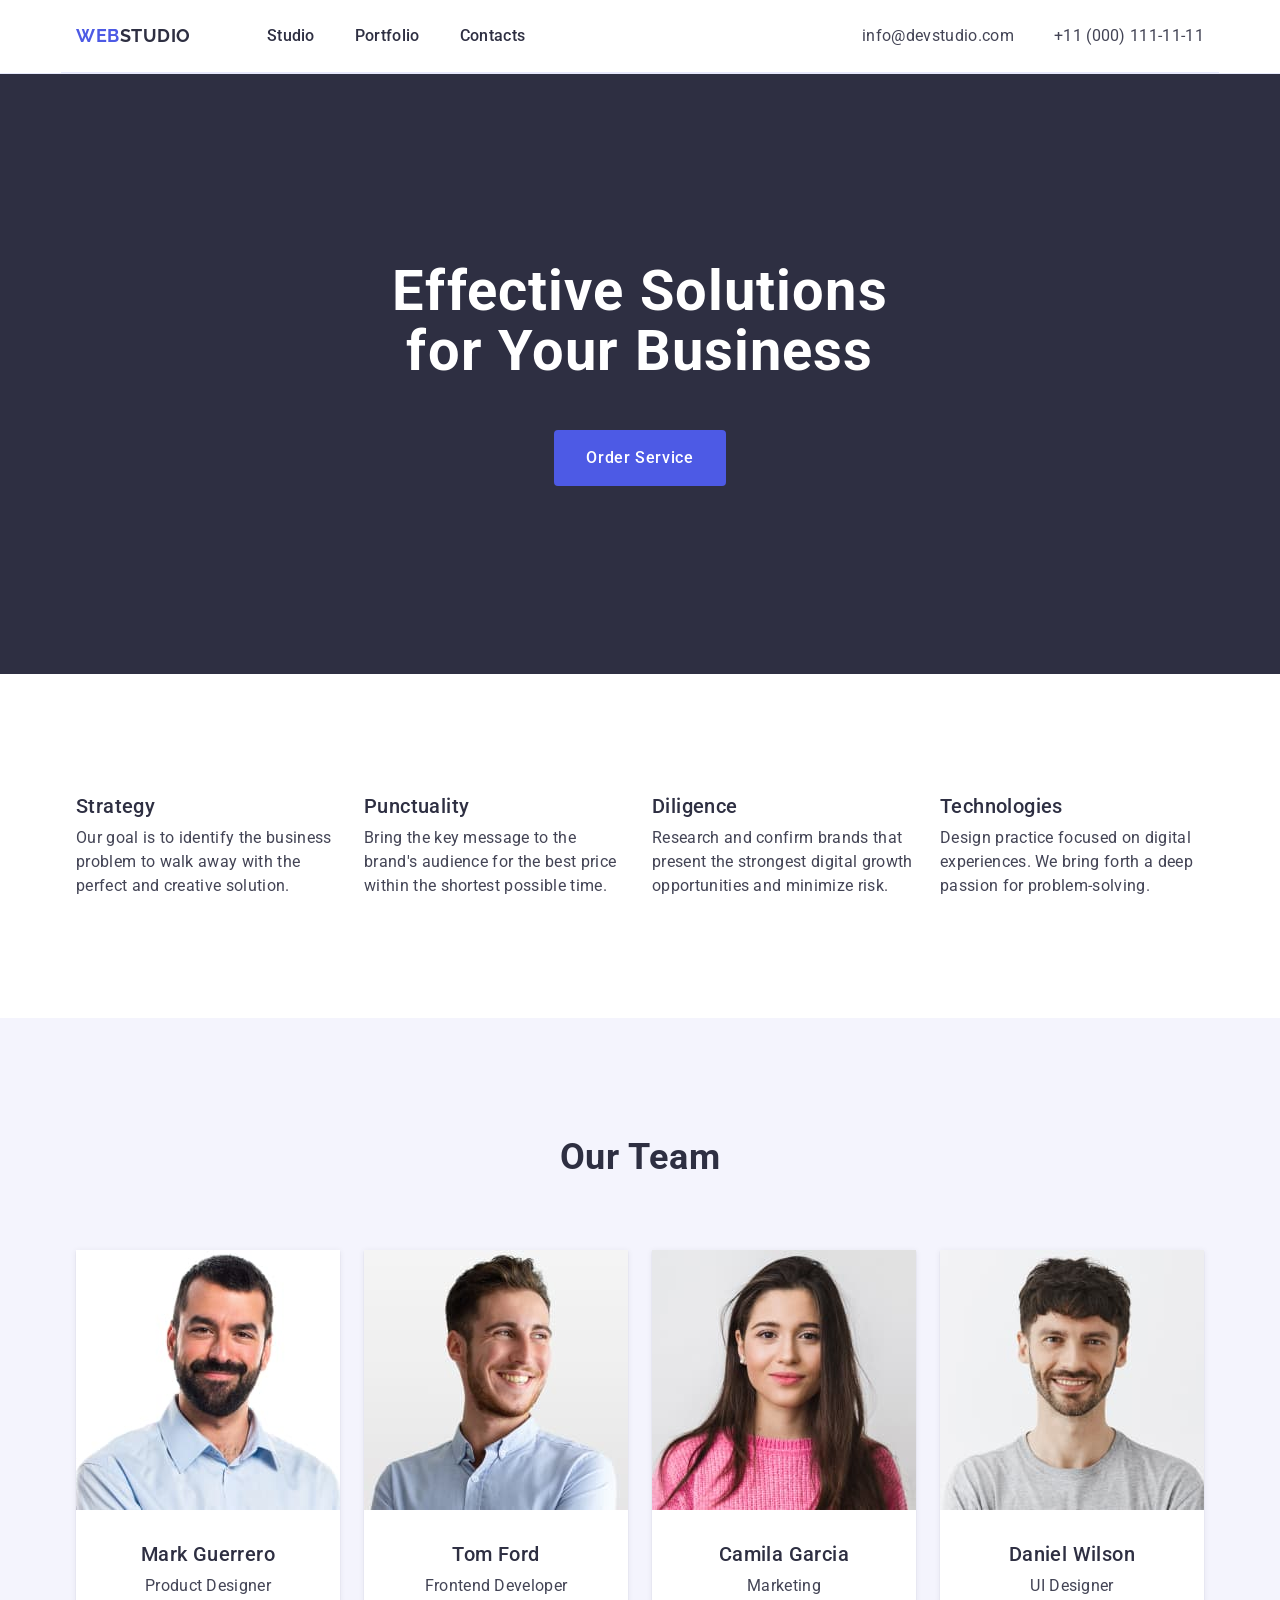
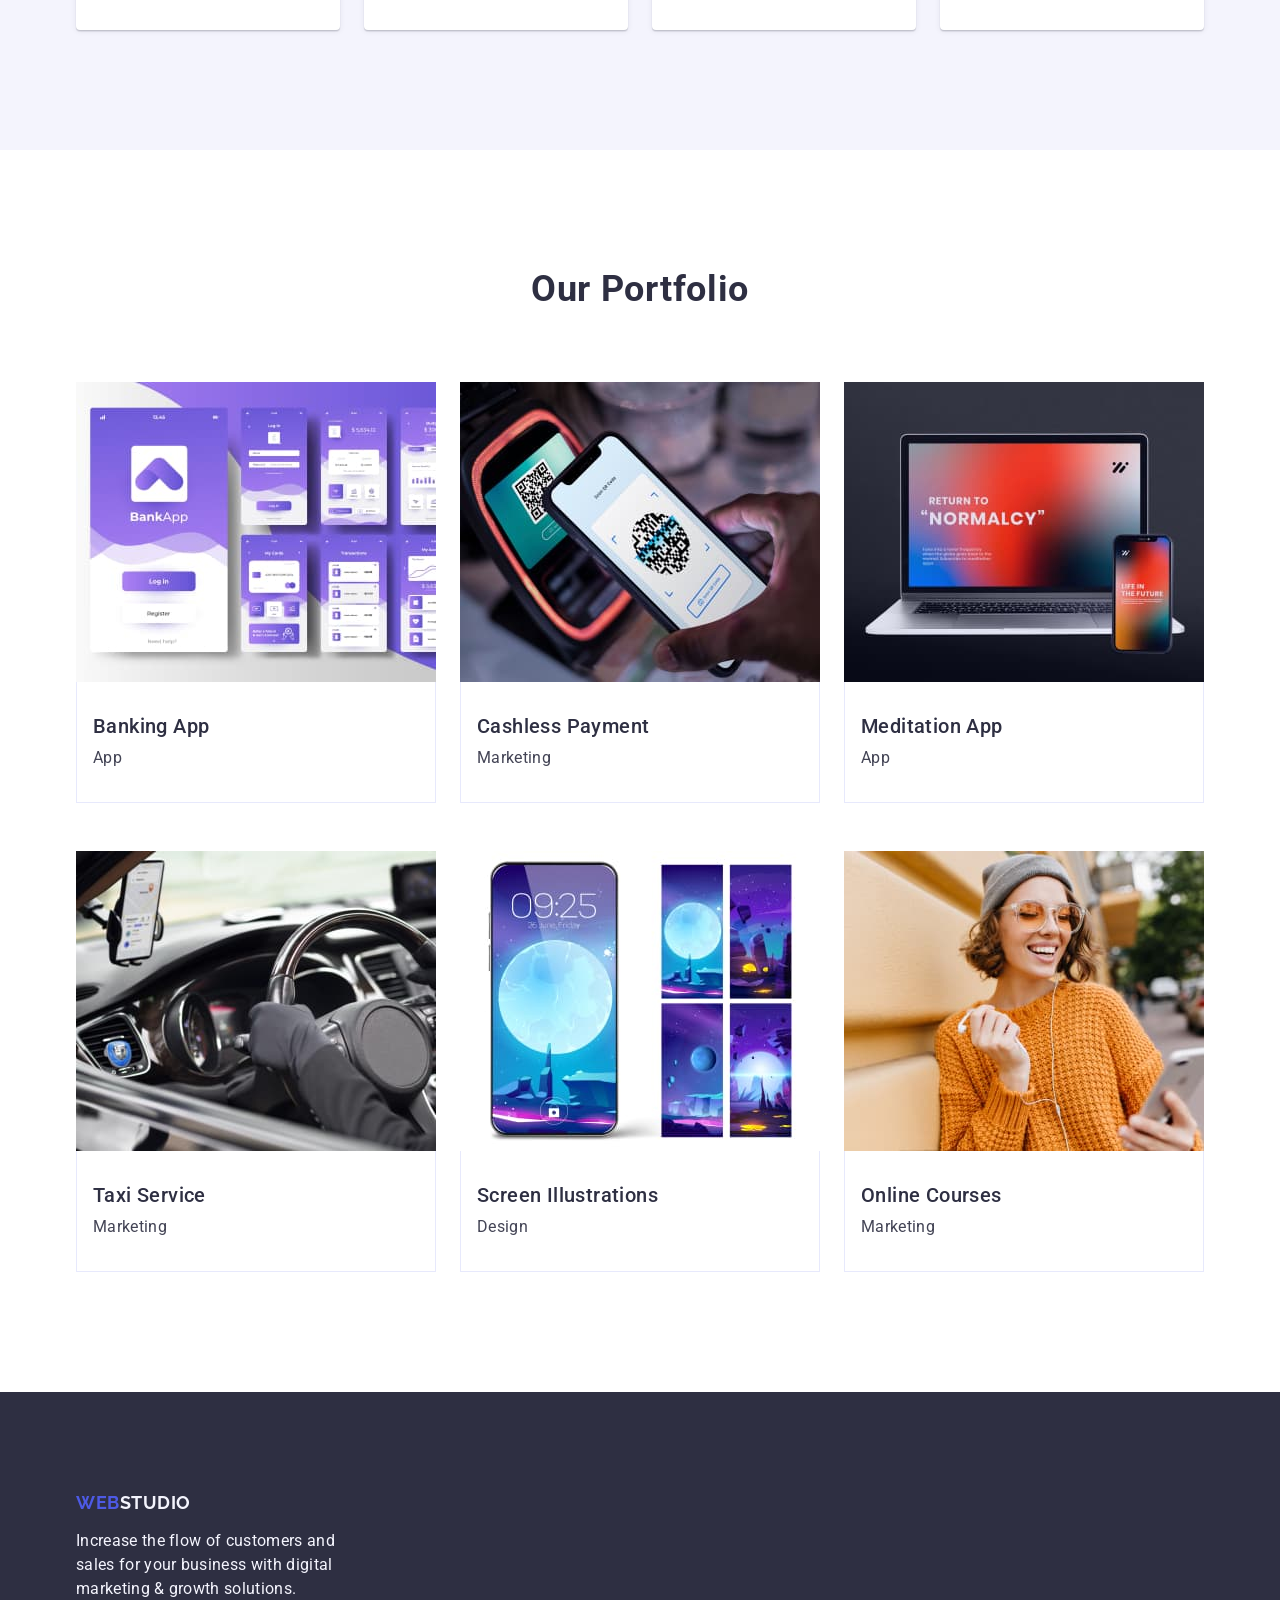
==== commit b49abbb4: "Initial commit" ====
--- a/index.html
+++ b/index.html
@@ -1,188 +1,247 @@
 <!DOCTYPE html>
-<html lang="ru">
+<html lang="en">
   <head>
     <meta charset="UTF-8" />
-    <meta http-equiv="X-UA-Compatible" content="IE=edge" />
     <meta name="viewport" content="width=device-width, initial-scale=1.0" />
-    <title>WebStudio</title>
+    <link
+      rel="stylesheet"
+      href="https://cdnjs.cloudflare.com/ajax/libs/modern-normalize/2.0.0/modern-normalize.min.css"
+      integrity="sha512-4xo8blKMVCiXpTaLzQSLSw3KFOVPWhm/TRtuPVc4WG6kUgjH6J03IBuG7JZPkcWMxJ5huwaBpOpnwYElP/m6wg=="
+      crossorigin="anonymous"
+      referrerpolicy="no-referrer" />
     <link rel="preconnect" href="https://fonts.googleapis.com" />
     <link rel="preconnect" href="https://fonts.gstatic.com" crossorigin />
     <link
-      href="https://fonts.googleapis.com/css2?family=Raleway:wght@700&family=Roboto:wght@400;500;700;900&display=swap"
-      rel="stylesheet"
-    />
-    <link
-      rel="stylesheet"
-      href="https://cdnjs.cloudflare.com/ajax/libs/modern-normalize/1.1.0/modern-normalize.min.css"
-      integrity="sha512-wpPYUAdjBVSE4KJnH1VR1HeZfpl1ub8YT/NKx4PuQ5NmX2tKuGu6U/JRp5y+Y8XG2tV+wKQpNHVUX03MfMFn9Q=="
-      crossorigin="anonymous"
-      referrerpolicy="no-referrer"
-    />
+      href="https://fonts.googleapis.com/css2?family=Raleway:wght@700&family=Roboto:wght@400;500;700&family=Smooch&family=Tangerine:wght@400;700&display=swap"
+      rel="stylesheet" />
     <link rel="stylesheet" href="./css/styles.css" />
+    <title>WebStudio</title>
   </head>
   <body>
-    <!-- Шапка сайта -->
     <header class="header">
-      <div class="container">
-        <nav class="site-nav">
-          <a class="logo" href="/"> <span>Web</span>Studio</a>
-          <ul class="site-nav-list">
-            <li class="site-nav-item">
-              <a class="site-nav-link current" href="./index.html">Студия</a>
-            </li>
-            <li class="site-nav-item">
-              <a class="site-nav-link" href="./portfolio.html">Портфолио</a>
-            </li>
-            <li class="site-nav-item">
-              <a class="site-nav-link" href="/">Контакты</a>
+      <div class="container header">
+        <nav class="header-nav">
+          <a href="./index.html" class="logo header-logo"
+            >Web<span class="logo-dark">Studio</span></a
+          >
+          <ul class="nav-list">
+            <li>
+              <a href="./index.html" class="nav-link">Studio</a>
+            </li>
+            <li>
+              <a href="" class="nav-link">Portfolio</a>
+            </li>
+            <li>
+              <a href="" class="nav-link">Contacts</a>
             </li>
           </ul>
         </nav>
-        <ul class="contacts-list">
-          <li class="contacts-list-item">
-            <a class="contacts-link" href="mailto:info@devstudio.com"
-              >info@devstudio.com</a
-            >
-          </li>
-          <li class="contacts-list-item">
-            <a class="contacts-link" href="tel:+380961111111"
-              >+38 096 111 11 11</a
-            >
-          </li>
-        </ul>
+        <address class="contacts">
+          <ul class="contacts-list">
+            <li>
+              <a href="mailto:info@devstudio.com" class="contacts-link"
+                >info@devstudio.com</a
+              >
+            </li>
+            <li>
+              <a href="tel:+110001111111" class="contacts-link"
+                >+11 (000) 111-11-11</a
+              >
+            </li>
+          </ul>
+        </address>
       </div>
     </header>
+
     <main>
-      <!-- Герой -->
-      <section class="hero">
+      <section class="hero-section">
+        <div class="container hero">
+          <h1 class="hero-title">Effective Solutions for Your Business</h1>
+          <button type="button" class="hero-button">Order Service</button>
+        </div>
+      </section>
+
+      <section class="features section">
         <div class="container">
-          <h1 class="hero-title">Эффективные решения для вашего бизнеса</h1>
-          <button class="button-primary" type="button">Заказать услугу</button>
-        </div>
-      </section>
-      <!-- Преимущества -->
-      <section class="section nobottom">
+          <h2 class="visually-hidden">Features</h2>
+          <ul class="features-list">
+            <li class="features-item">
+              <h3 class="features-title">Strategy</h3>
+              <p class="features-text">
+                Our goal is to identify the business problem to walk away with
+                the perfect and creative solution.
+              </p>
+            </li>
+            <li class="features-item">
+              <h3 class="features-title">Punctuality</h3>
+              <p class="features-text">
+                Bring the key message to the brand's audience for the best price
+                within the shortest possible time.
+              </p>
+            </li>
+            <li class="features-item">
+              <h3 class="features-title">Diligence</h3>
+              <p class="features-text">
+                Research and confirm brands that present the strongest digital
+                growth opportunities and minimize risk.
+              </p>
+            </li>
+            <li class="features-item">
+              <h3 class="features-title">Technologies</h3>
+              <p class="features-text">
+                Design practice focused on digital experiences. We bring forth a
+                deep passion for problem-solving.
+              </p>
+            </li>
+          </ul>
+        </div>
+      </section>
+
+      <section class="team section">
         <div class="container">
-          <h2 class="visually-hidden">Преимущества</h2>
-          <ul class="features-list">
-            <li class="features-item">
-              <h3 class="features-title">Внимание к деталям</h3>
-              <p class="features-text">
-                Идейные соображения, а также начало повседневной работы по
-                формированию позиции.
-              </p>
-            </li>
-            <li class="features-item">
-              <h3 class="features-title">Пунктуальность</h3>
-              <p class="features-text">
-                Задача организации, в особенности же рамки и место обучения
-                кадров влечет за собой.
-              </p>
-            </li>
-            <li class="features-item">
-              <h3 class="features-title">Планирование</h3>
-              <p class="features-text">
-                Равным образом консультация с широким активом в значительной
-                степени обуславливает.
-              </p>
-            </li>
-            <li class="features-item">
-              <h3 class="features-title">Современные технологии</h3>
-              <p class="features-text">
-                Значимость этих проблем настолько очевидна, что реализация
-                плановых заданий.
-              </p>
-            </li>
-          </ul>
-        </div>
-      </section>
-      <!-- Направления деятельности -->
-      <section class="section">
+          <h2 class="section-title">Our Team</h2>
+          <ul class="team-list">
+            <li class="team-card">
+              <img
+                src="./images/img1.jpg"
+                alt="Mark's photo"
+                width="264"
+                height="260"
+                class="team-img" />
+              <div class="team-bio">
+                <h3 class="team-name">Mark Guerrero</h3>
+                <p class="team-text">Product Designer</p>
+              </div>
+            </li>
+            <li class="team-card">
+              <img
+                src="./images/img2.jpg"
+                alt="Tom's photo"
+                width="264"
+                height="260"
+                class="team-img" />
+              <div class="team-bio">
+                <h3 class="team-name">Tom Ford</h3>
+                <p class="team-text">Frontend Developer</p>
+              </div>
+            </li>
+            <li class="team-card">
+              <img
+                src="./images/img3.jpg"
+                alt="Camila's photo"
+                width="264"
+                height="260"
+                class="team-img" />
+              <div class="team-bio">
+                <h3 class="team-name">Camila Garcia</h3>
+                <p class="team-text">Marketing</p>
+              </div>
+            </li>
+            <li class="team-card">
+              <img
+                src="./images/img4.jpg"
+                alt="Daniel's photo"
+                width="264"
+                height="260"
+                class="team-img" />
+              <div class="team-bio">
+                <h3 class="team-name">Daniel Wilson</h3>
+                <p class="team-text">UI Designer</p>
+              </div>
+            </li>
+          </ul>
+        </div>
+      </section>
+      <section class="portfolio section">
         <div class="container">
-          <h2 class="section-title">Чем мы занимаемся</h2>
-          <ul class="activity-list">
-            <li class="activity-item">
-              <img
-                src="./images/box1.jpg"
-                alt="Руки на клавиатуре перед планшетом"
-                width="370"
-              />
-            </li>
-            <li class="activity-item">
-              <img
-                src="./images/box2.jpg"
-                alt="Телефон в руке перед ноутбуком"
-                width="370"
-              />
-            </li>
-            <li class="activity-item">
-              <img
-                src="./images/box3.jpg"
-                alt="Планшет с палитрой цветов в руке"
-                width="370"
-              />
-            </li>
-          </ul>
-        </div>
-      </section>
-      <!-- Команда -->
-      <section class="section team">
-        <div class="container">
-          <h2 class="section-title">Наша команда</h2>
-          <ul class="team-list">
-            <li class="team-list-item">
-              <img
-                src="./images/team/ppl1.jpg"
-                alt="Мужчина в очках улыбается"
-                width="270"
-              />
-              <h3 class="team-list-title">Игорь Демьяненко</h3>
-              <p class="team-list-text">Product Designer</p>
-            </li>
-            <li class="team-list-item">
-              <img
-                src="./images/team/ppl2.jpg"
-                alt="Женщина в очках улыбается"
-                width="270"
-              />
-              <h3 class="team-list-title">Ольга Репина</h3>
-              <p class="team-list-text">Frontend Developer</p>
-            </li>
-            <li class="team-list-item">
-              <img
-                src="./images/team/ppl3.jpg"
-                alt="Русый мужчина улыбается"
-                width="270"
-              />
-              <h3 class="team-list-title">Николай Тарасов</h3>
-              <p class="team-list-text">Marketing</p>
-            </li>
-            <li class="team-list-item">
-              <img
-                src="./images/team/ppl4.jpg"
-                alt="Мужчина с бородой и в очках"
-                width="270"
-              />
-              <h3 class="team-list-title">Михаил Ермаков</h3>
-              <p class="team-list-text">UI Designer</p>
+          <h2 class="section-title">Our Portfolio</h2>
+          <ul class="portfolio-list">
+            <li class="portfolio-card">
+              <img
+                src="./images/portfolio-1.jpg"
+                alt="App screens"
+                width="360"
+                height="300"
+                class="portfolio-img" />
+              <div class="card-bio">
+                <h3 class="portfolio-name">Banking App</h3>
+                <p class="portfolio-text">App</p>
+              </div>
+            </li>
+            <li class="portfolio-card">
+              <img
+                src="./images/portfolio-2.jpg"
+                alt="Smartphone scanner"
+                width="360"
+                height="300"
+                class="portfolio-img" />
+              <div class="card-bio">
+                <h3 class="portfolio-name">Cashless Payment</h3>
+                <p class="portfolio-text">Marketing</p>
+              </div>
+            </li>
+            <li class="portfolio-card">
+              <img
+                src="./images/portfolio-3.jpg"
+                alt="Notebook and smartphone"
+                width="360"
+                height="300"
+                class="portfolio-img" />
+              <div class="card-bio">
+                <h3 class="portfolio-name">Meditation App</h3>
+                <p class="portfolio-text">App</p>
+              </div>
+            </li>
+            <li class="portfolio-card">
+              <img
+                src="./images/portfolio-4.jpg"
+                alt="Car"
+                width="360"
+                height="300"
+                class="portfolio-img" />
+              <div class="card-bio">
+                <h3 class="portfolio-name">Taxi Service</h3>
+                <p class="portfolio-text">Marketing</p>
+              </div>
+            </li>
+            <li class="portfolio-card">
+              <img
+                src="./images/portfolio-5.jpg"
+                alt="Phone screen wallpapers"
+                width="360"
+                height="300"
+                class="portfolio-img" />
+              <div class="card-bio">
+                <h3 class="portfolio-name">Screen Illustrations</h3>
+                <p class="portfolio-text">Design</p>
+              </div>
+            </li>
+            <li class="portfolio-card">
+              <img
+                src="./images/portfolio-6.jpg"
+                alt="Girl with smartphone"
+                width="360"
+                height="300"
+                class="portfolio-img" />
+              <div class="card-bio">
+                <h3 class="portfolio-name">Online Courses</h3>
+                <p class="portfolio-text">Marketing</p>
+              </div>
             </li>
           </ul>
         </div>
       </section>
     </main>
-    <!-- Футер -->
+
     <footer class="footer">
       <div class="container">
-        <a class="logo footer-logo" href="/"> <span>Web</span>Studio</a>
-        <address>
-          <p class="address">г. Киев, пр-т Леси Украинки, 26</p>
-          <a class="footer-contacts" href="mailto:info@example.com"
-            >info@example.com</a
-          >
-          <a class="footer-contacts" href="tel:+380991111111"
-            >+38 099 111 11 11</a
-          >
-        </address>
+        <a href="./index.html" class="logo footer-logo"
+          >Web<span class="logo-light">Studio</span></a
+        >
+        <p class="footer-text">
+          Increase the flow of customers and sales for your business with
+          digital marketing & growth solutions.
+        </p>
       </div>
     </footer>
   </body>
--- a/css/styles.css
+++ b/css/styles.css
@@ -1,346 +1,255 @@
-:root {
-  --primary-color: #212121;
-  --primary-text-color: #757575;
-  --accent-color: #2196f3;
-  --white-color: #ffffff;
-  --background-color-main: #ffffff;
-  --background-color-secondary: #f5f4fa;
-  --background-color-dark: #2f303a;
-
-  --font-size-primary: 14px;
-  --font-size-button-cards: 16px;
-  --font-weight-primary: 500;
-  --font-weight-bold: 700;
-  --line-height-primary: 1.14;
-  --line-height-secondary: 1.19;
-  --letter-spacing-primary: 0.03em;
-  --letter-spacing-secondary: 0.06em;
-
-  --padding-section: 94px;
-  --padding-header: 32px;
-}
-/* Common styles */
+/* main colors 
+#F4F4FD grey background and text
+#E7E9FC borders
+#4D5AE5 accent color
+#2E2F42 title text + dark background
+#434455 description text
+#FFFFFF light background
+*/
+
 body {
-  color: var(--primary-color);
-
-  font-family: "Roboto", sans-serif;
-  font-size: var(--font-size-primary);
-  line-height: var(--line-height-primary);
-  letter-spacing: var(--letter-spacing-primary);
-}
-ul {
-  margin-top: 0;
-  margin-bottom: 0;
-  padding-left: 0;
-  list-style: none;
-}
-a {
-  text-decoration: none;
-  color: inherit;
-}
-img {
-  display: block;
-  max-width: 100%;
-  height: auto;
-}
+  background-color: #ffffff;
+  color: #434455;
+  font-family: 'Roboto', sans-serif;
+  font-size: 16px;
+  font-style: normal;
+  font-weight: 400;
+  line-height: 1.5;
+  letter-spacing: 0.02em;
+}
+
 h1,
 h2,
 h3,
 h4,
 h5,
-h6,
+h6 {
+  color: #2e2f42;
+  margin: 0;
+}
+
+a {
+  text-decoration: none;
+  color: currentColor;
+}
+
+ul {
+  list-style-type: none;
+  margin: 0;
+  padding: 0;
+}
+
 p {
-  margin-top: 0;
-  margin-bottom: 0;
-}
+  margin: 0;
+}
+
+img {
+  display: block;
+  max-width: 100%;
+  height: auto;
+}
+/* common styles */
+.container {
+  width: 1158px;
+  padding: 0 15px;
+  margin: 0 auto;
+}
+.section {
+  padding: 120px 0;
+}
+
+.header {
+  border-bottom: 1px solid #e7e9fc;
+}
+.container.header {
+  display: flex;
+  justify-content: space-between;
+}
+.header-nav {
+  display: flex;
+  align-items: center;
+}
+.header-logo {
+  margin-right: 76px;
+}
+.logo {
+  font-family: 'Raleway', sans-serif;
+  font-size: 18px;
+  font-weight: 700;
+  line-height: 1.17;
+  letter-spacing: 0.03em;
+  text-transform: uppercase;
+  color: #4d5ae5;
+}
+.logo-dark {
+  color: #2e2f42;
+}
+.logo-light {
+  color: #f4f4fd;
+}
+.nav-list {
+  font-weight: 500;
+  color: #2e2f42;
+
+  display: flex;
+  gap: 40px;
+}
+
+.contacts {
+  font-style: normal;
+}
+.contacts-list {
+  display: flex;
+  gap: 40px;
+}
+.contacts-link,
+.nav-link {
+  display: block;
+  padding: 24px 0;
+}
+
+.contacts-link:hover,
+.contacts-link:focus,
+.nav-link:hover,
+.nav-link:focus {
+  color: #404bbf;
+}
+
+/* Hero section */
+
+.hero-section {
+  background-color: #2e2f42;
+  padding: 188px 0;
+}
+.hero-title {
+  color: #ffffff;
+  text-align: center;
+  font-size: 56px;
+  font-weight: 700;
+  line-height: 1.07;
+  letter-spacing: 0.02em;
+
+  max-width: 496px;
+  margin: 0 auto 48px;
+}
+.hero-button {
+  background-color: #4d5ae5;
+  color: #ffffff;
+  font-weight: 500;
+  line-height: 1.5;
+  letter-spacing: 0.04em;
+  font-family: inherit;
+  cursor: pointer;
+  border: none;
+  border-radius: 4px;
+  /* box-shadow: 0px 4px 4px 0px rgba(0, 0, 0, 0.15); */
+
+  display: block;
+  margin: 0 auto;
+  padding: 16px 32px;
+  min-width: 169px;
+}
+.hero-button:hover,
+.hero-button:focus {
+  background-color: #404bbf;
+}
+
+/*  */
+
 .visually-hidden {
   position: absolute;
-  white-space: nowrap;
   width: 1px;
   height: 1px;
-  overflow: hidden;
+  margin: -1px;
   border: 0;
   padding: 0;
+  white-space: nowrap;
+  clip-path: inset(100%);
   clip: rect(0 0 0 0);
-  clip-path: inset(50%);
-  margin: -1px;
-}
-.container {
-  width: 1200px;
-  margin-left: auto;
-  margin-right: auto;
-  padding-left: 15px;
-  padding-right: 15px;
-}
-.section {
-  padding-top: var(--padding-section);
-  padding-bottom: var(--padding-section);
-
-  background-color: var(--background-color-main);
+  overflow: hidden;
+}
+.features-list {
+  display: flex;
+  gap: 24px;
+}
+.features-title,
+.team-name,
+.portfolio-name {
+  font-size: 20px;
+  font-weight: 500;
+  line-height: 1.2;
+  letter-spacing: 0.02em;
+
+  margin-bottom: 8px;
+}
+.features-text {
+  max-width: 264px;
+}
+.team.section {
+  background-color: #f4f4fd;
 }
 .section-title {
-  margin-bottom: 50px;
-
+  text-align: center;
   font-size: 36px;
-  line-height: 1.16;
+  font-weight: 700;
+  line-height: 1.11;
+  text-transform: capitalize;
+  letter-spacing: 0.02em;
+
+  margin-bottom: 72px;
+}
+.team-list {
+  display: flex;
+  gap: 24px;
+}
+.team-card {
+  background-color: #ffffff;
+  border-radius: 0px 0px 4px 4px;
+  box-shadow: 0px 2px 1px 0px rgba(46, 47, 66, 0.08),
+    0px 1px 1px 0px rgba(46, 47, 66, 0.16),
+    0px 1px 6px 0px rgba(46, 47, 66, 0.08);
+}
+.team-bio {
+  padding: 32px 0;
+  display: flex;
+  flex-direction: column;
+  align-items: center;
+}
+.team-name,
+.team-text {
   text-align: center;
 }
 
-/* logo */
-.logo {
-  color: #000000;
-  font-family: Raleway;
-  font-weight: var(--font-weight-bold);
-  font-size: 26px;
-  line-height: var(--line-height-secondary);
-}
-.logo > span {
-  color: var(--accent-color);
+.portfolio-list {
+  display: flex;
+  flex-wrap: wrap;
+  row-gap: 48px;
+  column-gap: 24px;
+}
+.portfolio-card {
+  background-color: #ffffff;
+  /* margin-right: 24px; */
+}
+/* .portfolio-card:nth-child(3n + 3) {
+  margin-right: 0;
+} */
+.card-bio {
+  padding: 32px 16px;
+  display: flex;
+  flex-direction: column;
+  border: 1px solid #e7e9fc;
+  border-top: none;
+}
+
+.footer {
+  background-color: #2e2f42;
+  padding: 100px 0;
+}
+.footer-text {
+  color: #f4f4fd;
+  max-width: 264px;
 }
 .footer-logo {
-  display: block;
-  margin-bottom: 20px;
-  color: var(--white-color);
-}
-
-/* header */
-.header {
-  padding-top: var(--padding-header);
-  padding-bottom: var(--padding-header);
-  border-bottom: 1px solid #ececec;
-}
-.header > .container {
-  display: flex;
-  justify-content: space-between;
-  align-items: center;
-}
-.site-nav {
-  display: flex;
-  align-items: center;
-}
-.site-nav-link {
-  font-weight: var(--font-weight-primary);
-  letter-spacing: 0.02em;
-}
-.site-nav-link:hover,
-.site-nav-link:focus {
-  color: var(--accent-color);
-}
-.site-nav-link.current {
-  color: var(--accent-color);
-}
-.site-nav-list {
-  display: flex;
-  margin-left: var(--padding-section);
-}
-.site-nav-item:not(:last-child),
-.contacts-list-item:not(:last-child) {
-  margin-right: 50px;
-}
-.contacts-list {
-  display: flex;
-
-  color: var(--primary-text-color);
-  font-weight: var(--font-weight-primary);
-  letter-spacing: 0.02em;
-}
-.contacts-link {
-  padding-top: var(--padding-header);
-  padding-bottom: var(--padding-header);
-}
-.contacts-link:hover,
-.contacts-link:focus {
-  color: var(--accent-color);
-}
-
-/* hero */
-.hero {
-  padding: 200px 0;
-  background-color: var(--background-color-dark);
-}
-.hero-title {
-  width: 696px;
-  margin: 0 auto 30px;
-
-  text-align: center;
-
-  color: var(--white-color);
-  font-weight: 900;
-  font-size: 44px;
-  line-height: 1.36;
-  letter-spacing: var(--letter-spacing-secondary);
-  text-transform: uppercase;
-}
-.button-primary {
-  display: block;
-  min-width: 200px;
-  margin: 0 auto;
-  padding: 10px 32px;
-
-  box-shadow: 0px 4px 4px rgba(0, 0, 0, 0.15);
-  border-radius: 4px;
-
-  text-align: center;
-  cursor: pointer;
-
-  color: var(--white-color);
-  background-color: var(--accent-color);
-  font-weight: var(--font-weight-bold);
-  font-size: var(--font-size-button-cards);
-  line-height: 1.87;
-  letter-spacing: var(--letter-spacing-secondary);
-}
-.button-primary:hover,
-.button-primary:focus {
-  box-shadow: 0px 4px 4px rgba(0, 0, 0, 0.15);
-  border-radius: 4px;
-  background-color: #188ce8;
-}
-/* features & activities*/
-.section.nobottom {
-  padding-bottom: 0;
-}
-.features-list,
-.activity-list {
-  display: flex;
-}
-.features-item {
-  width: 270px;
-}
-.features-item:not(:last-child),
-.activity-item:not(:last-child),
-.team-list-item:not(:last-child) {
-  margin-right: 30px;
-}
-.features-title {
-  margin-bottom: 10px;
-  text-transform: uppercase;
-}
-.features-text {
-  color: var(--primary-text-color);
-  line-height: 1.71;
-}
-
-/* team */
-.section.team {
-  background-color: var(--background-color-secondary);
-}
-.team-list {
-  display: flex;
-}
-.team-list-item {
-  width: 270px;
-  padding-bottom: 30px;
-  border-radius: 0px 0px 4px 4px;
-  box-shadow: 0px 1px 3px rgba(0, 0, 0, 0.12), 0px 1px 1px rgba(0, 0, 0, 0.14),
-    0px 2px 1px rgba(0, 0, 0, 0.2);
-  background-color: var(--white-color);
-}
-.team-list-title {
-  margin: 30px 0 10px;
-
-  font-weight: var(--font-weight-primary);
-  font-size: var(--font-size-button-cards);
-  line-height: var(--line-height-secondary);
-  text-align: center;
-}
-.team-list-text {
-  color: var(--primary-text-color);
-  font-size: var(--font-size-button-cards);
-  line-height: var(--line-height-secondary);
-  text-align: center;
-}
-/* footer */
-.footer {
-  padding-top: 60px;
-  padding-bottom: 60px;
-
-  background-color: var(--background-color-dark);
-}
-
-.address,
-.footer-contacts {
-  margin-bottom: 9px;
-
-  color: var(--white-color);
-  font-style: normal;
-  line-height: 1.71;
-}
-.footer-contacts {
-  display: block;
-  color: rgba(255, 255, 255, 0.6);
-}
-.footer-contacts:last-child {
-  margin-bottom: 0;
-}
-.footer-contacts:hover,
-.footer-contacts:focus {
-  color: var(--accent-color);
-}
-
-/* portfolio */
-.buttons-list {
-  margin-bottom: 50px;
-}
-.buttons-list {
-  display: flex;
-  justify-content: center;
-}
-.buttons-list-item:not(:last-child) {
-  margin-right: 8px;
-}
-.portfolio-button {
-  padding: 6px 22px;
-
-  border-radius: 4px;
-  border: none;
-  text-align: center;
-  cursor: pointer;
-
-  color: var(--primary-color);
-  background-color: var(--background-color-secondary);
-  font-weight: var(--font-weight-primary);
-  font-size: var(--font-size-button-cards);
-  line-height: 1.62;
-}
-.portfolio-button:hover,
-.portfolio-button:focus {
-  border-radius: 4px;
-  box-shadow: 0px 3px 1px rgba(0, 0, 0, 0.1), 0px 1px 2px rgba(0, 0, 0, 0.08),
-    0px 2px 2px rgba(0, 0, 0, 0.12);
-  color: var(--white-color);
-  background-color: var(--accent-color);
-}
-.portfolio-list {
-  display: flex;
-  flex-wrap: wrap;
-}
-.portfolio-list-item {
-  width: calc((100% - 60px) / 3);
-  margin-right: 30px;
-  margin-bottom: 30px;
-}
-.portfolio-list-item:nth-child(3n) {
-  margin-right: 0;
-}
-.portfolio-list-item:nth-last-child(-n + 3) {
-  margin-bottom: 0;
-}
-.portfolio-info {
-  padding: 20px 24px;
-  border-bottom: 1px solid #eeeeee;
-  border-left: 1px solid #eeeeee;
-  border-right: 1px solid #eeeeee;
-}
-.portfolio-title {
-  margin-bottom: 4px;
-
-  font-size: 18px;
-  line-height: 2;
-  letter-spacing: var(--letter-spacing-secondary);
-}
-.portfolio-text {
-  color: var(--primary-text-color);
-  font-size: var(--font-size-button-cards);
-  line-height: 1.87;
-}
+  display: inline-block;
+  margin-bottom: 16px;
+}
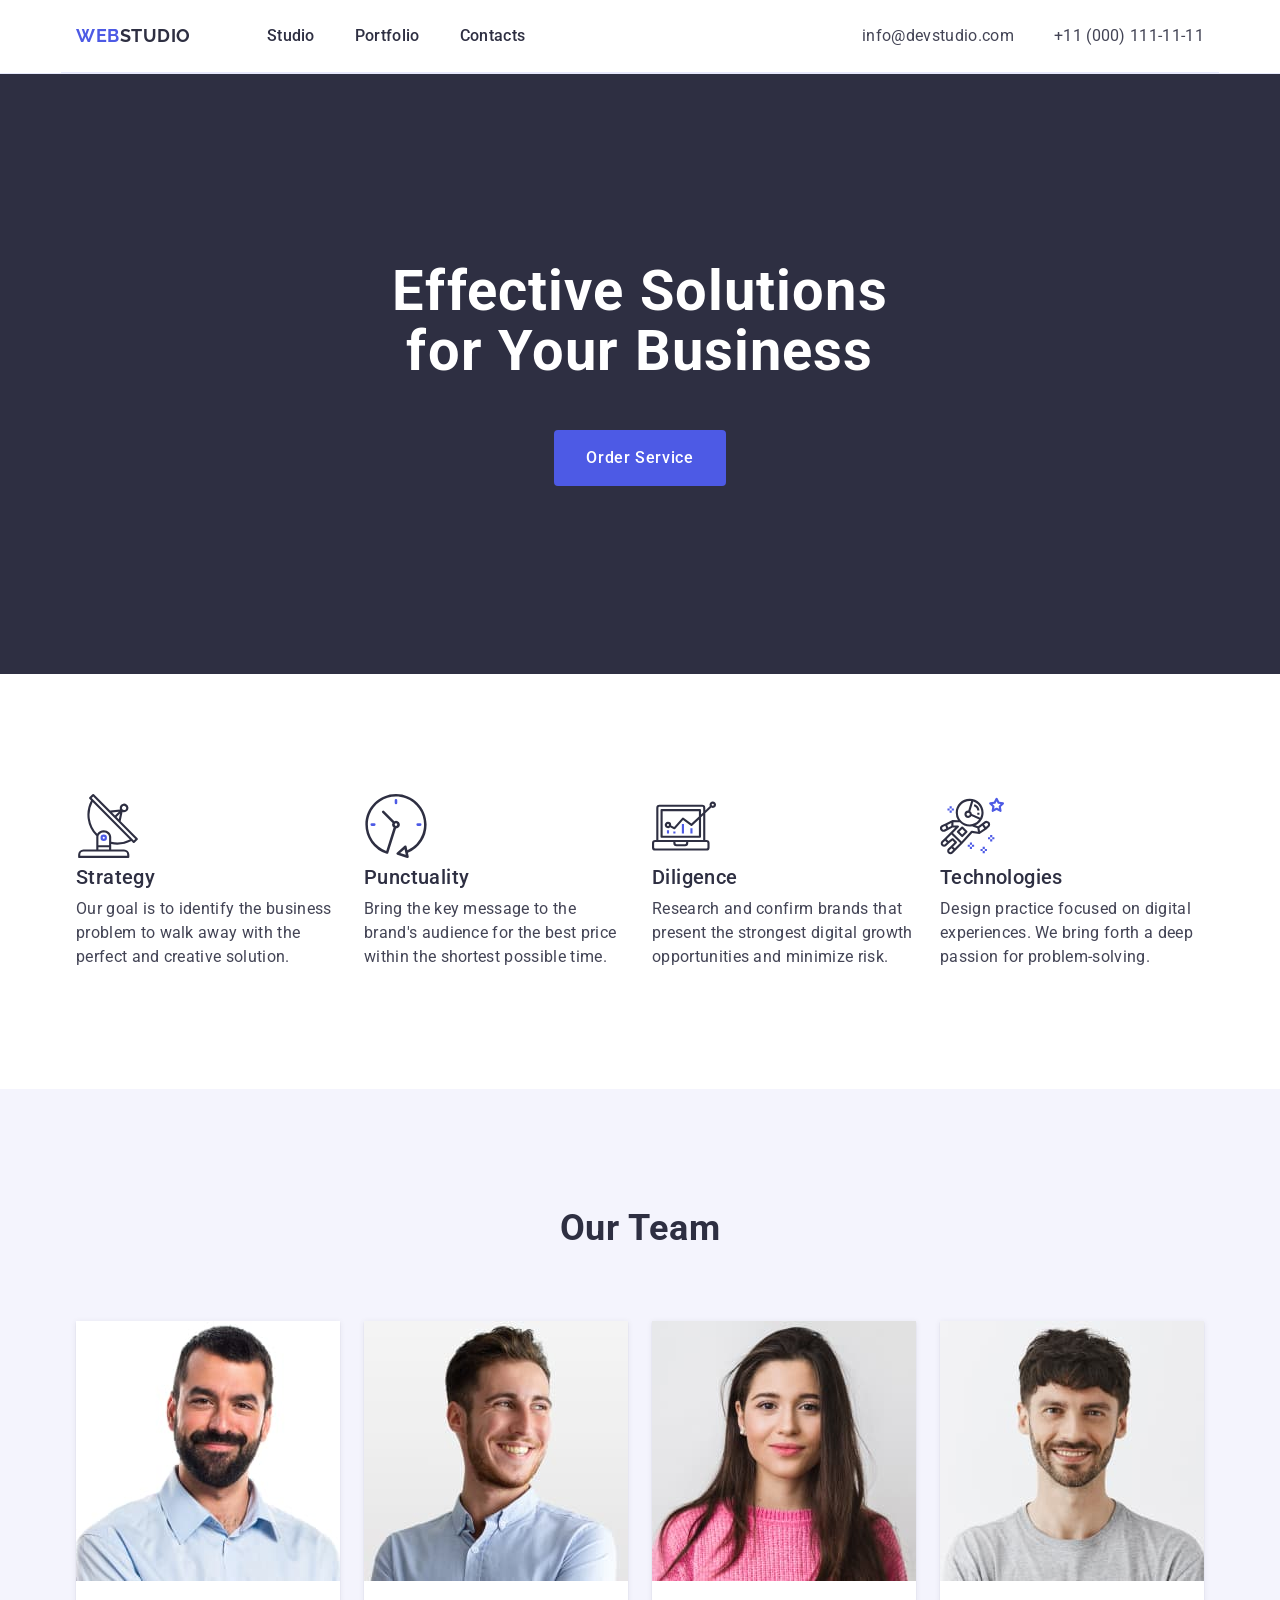
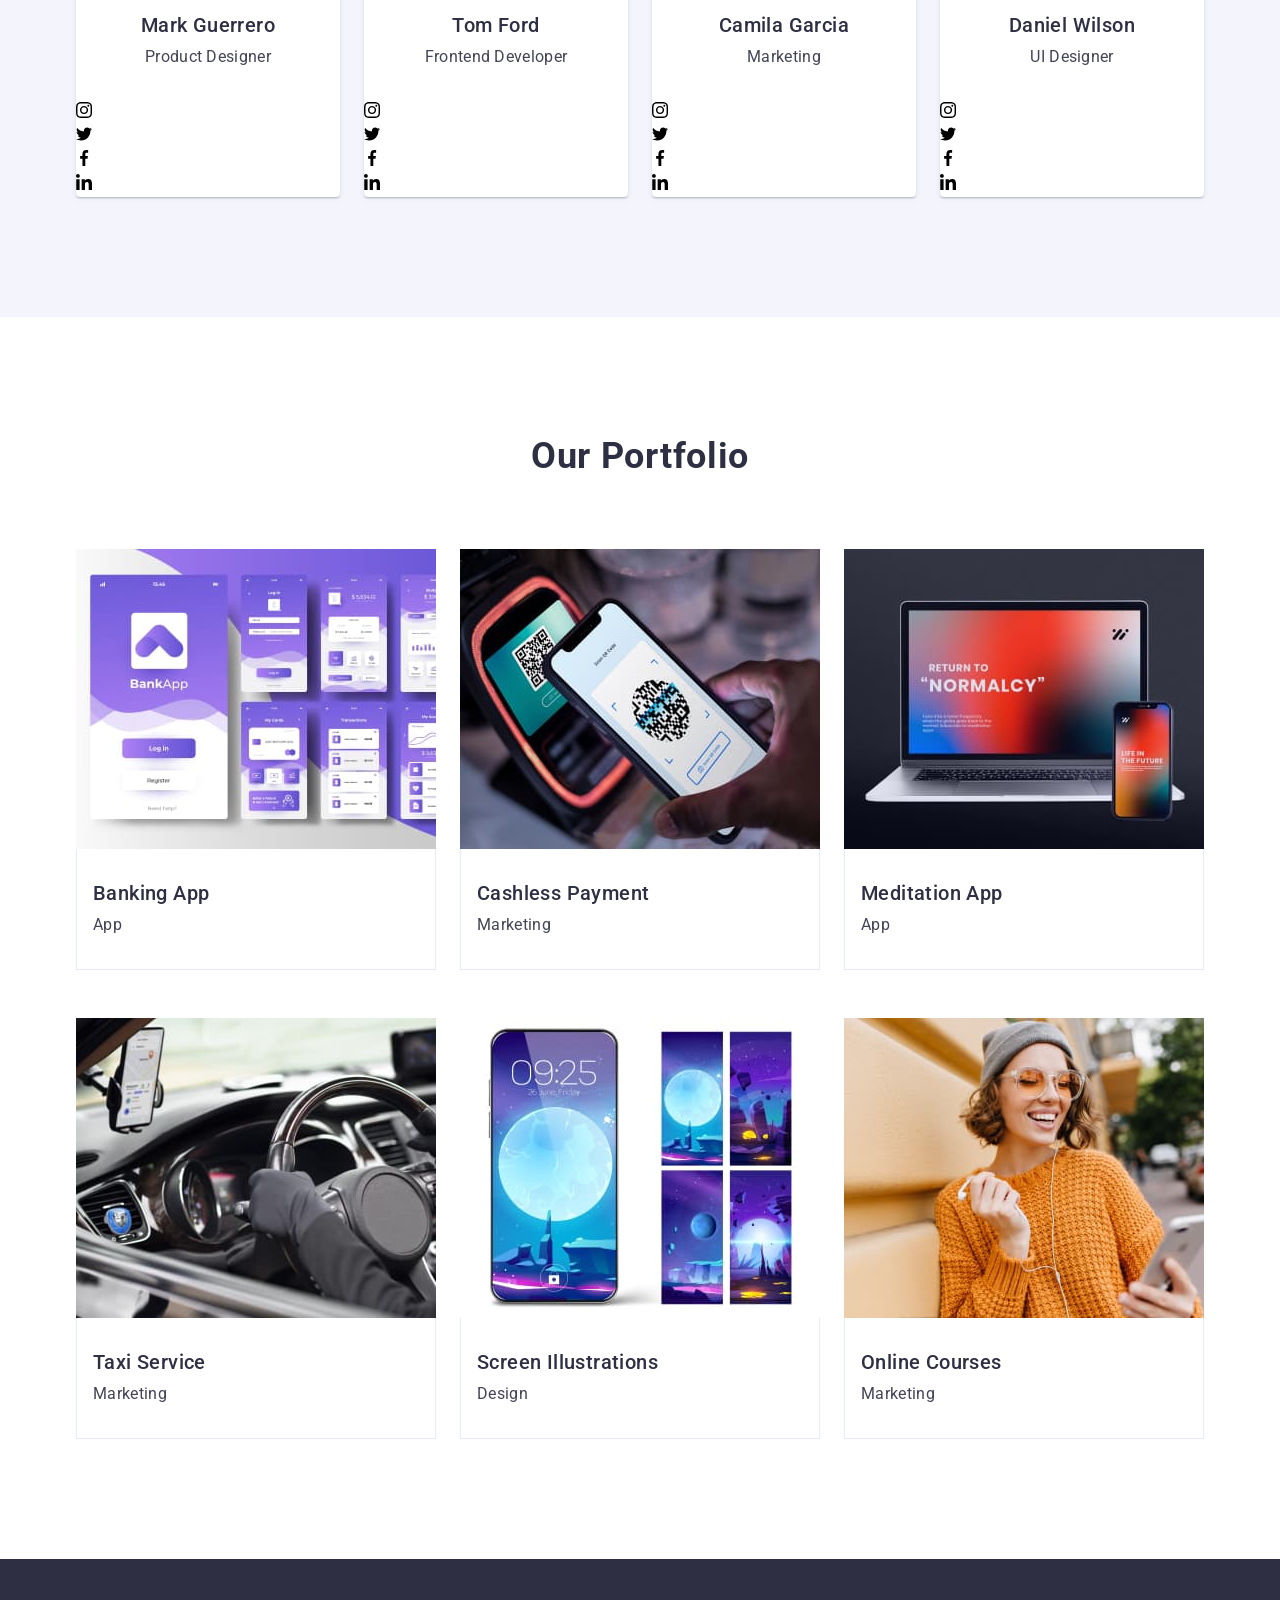
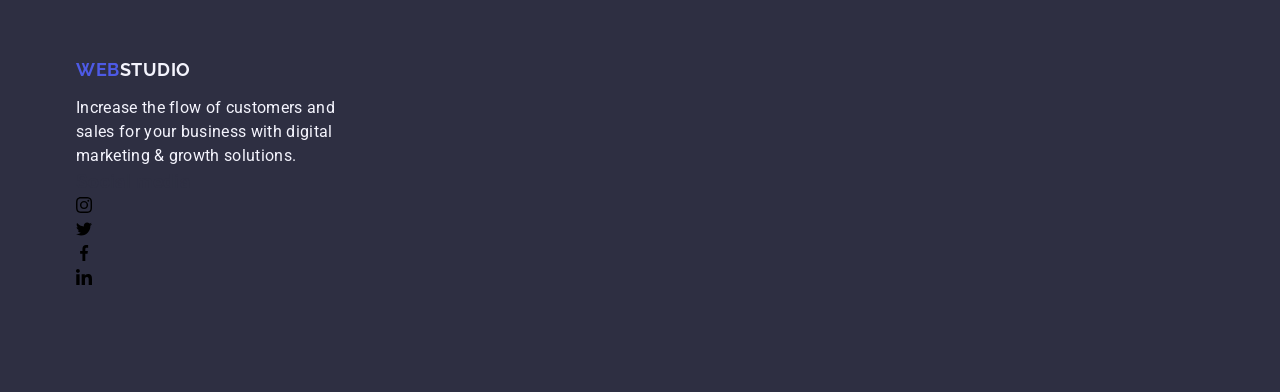
==== commit fbb2eea6: "Adding icons" ====
--- a/index.html
+++ b/index.html
@@ -66,6 +66,11 @@
           <h2 class="visually-hidden">Features</h2>
           <ul class="features-list">
             <li class="features-item">
+              <div class="features-wrapper">
+                <svg class="features-icon" width="64" height="64">
+                  <use href="./images/icons.svg#icon-antenna"></use>
+                </svg>
+              </div>
               <h3 class="features-title">Strategy</h3>
               <p class="features-text">
                 Our goal is to identify the business problem to walk away with
@@ -73,6 +78,11 @@
               </p>
             </li>
             <li class="features-item">
+              <div class="features-wrapper">
+                <svg class="features-icon" width="64" height="64">
+                  <use href="./images/icons.svg#icon-clock"></use>
+                </svg>
+              </div>
               <h3 class="features-title">Punctuality</h3>
               <p class="features-text">
                 Bring the key message to the brand's audience for the best price
@@ -80,6 +90,11 @@
               </p>
             </li>
             <li class="features-item">
+              <div class="features-wrapper">
+                <svg class="features-icon" width="64" height="64">
+                  <use href="./images/icons.svg#icon-diagram"></use>
+                </svg>
+              </div>
               <h3 class="features-title">Diligence</h3>
               <p class="features-text">
                 Research and confirm brands that present the strongest digital
@@ -87,6 +102,11 @@
               </p>
             </li>
             <li class="features-item">
+              <div class="features-wrapper">
+                <svg class="features-icon" width="64" height="64">
+                  <use href="./images/icons.svg#icon-astronaut"></use>
+                </svg>
+              </div>
               <h3 class="features-title">Technologies</h3>
               <p class="features-text">
                 Design practice focused on digital experiences. We bring forth a
@@ -112,6 +132,36 @@
                 <h3 class="team-name">Mark Guerrero</h3>
                 <p class="team-text">Product Designer</p>
               </div>
+              <ul class="socials-list">
+                <li class="socials-item">
+                  <a href="https://www.instagram.com" class="socials-link">
+                    <svg class="socials-icon" width="16" height="16">
+                      <use href="./images/icons.svg#icon-instagram"></use>
+                    </svg>
+                  </a>
+                </li>
+                <li class="socials-item">
+                  <a href="https://www.twitter.com" class="socials-link">
+                    <svg class="socials-icon" width="16" height="16">
+                      <use href="./images/icons.svg#icon-twitter"></use>
+                    </svg>
+                  </a>
+                </li>
+                <li class="socials-item">
+                  <a href="https://www.facebook.com" class="socials-link">
+                    <svg class="socials-icon" width="16" height="16">
+                      <use href="./images/icons.svg#icon-facebook"></use>
+                    </svg>
+                  </a>
+                </li>
+                <li class="socials-item">
+                  <a href="https://www.linkedin.com" class="socials-link">
+                    <svg class="socials-icon" width="16" height="16">
+                      <use href="./images/icons.svg#icon-linkedin"></use>
+                    </svg>
+                  </a>
+                </li>
+              </ul>
             </li>
             <li class="team-card">
               <img
@@ -124,6 +174,36 @@
                 <h3 class="team-name">Tom Ford</h3>
                 <p class="team-text">Frontend Developer</p>
               </div>
+              <ul class="socials-list">
+                <li class="socials-item">
+                  <a href="https://www.instagram.com" class="socials-link">
+                    <svg class="socials-icon" width="16" height="16">
+                      <use href="./images/icons.svg#icon-instagram"></use>
+                    </svg>
+                  </a>
+                </li>
+                <li class="socials-item">
+                  <a href="https://www.twitter.com" class="socials-link">
+                    <svg class="socials-icon" width="16" height="16">
+                      <use href="./images/icons.svg#icon-twitter"></use>
+                    </svg>
+                  </a>
+                </li>
+                <li class="socials-item">
+                  <a href="https://www.facebook.com" class="socials-link">
+                    <svg class="socials-icon" width="16" height="16">
+                      <use href="./images/icons.svg#icon-facebook"></use>
+                    </svg>
+                  </a>
+                </li>
+                <li class="socials-item">
+                  <a href="https://www.linkedin.com" class="socials-link">
+                    <svg class="socials-icon" width="16" height="16">
+                      <use href="./images/icons.svg#icon-linkedin"></use>
+                    </svg>
+                  </a>
+                </li>
+              </ul>
             </li>
             <li class="team-card">
               <img
@@ -136,6 +216,36 @@
                 <h3 class="team-name">Camila Garcia</h3>
                 <p class="team-text">Marketing</p>
               </div>
+              <ul class="socials-list">
+                <li class="socials-item">
+                  <a href="https://www.instagram.com" class="socials-link">
+                    <svg class="socials-icon" width="16" height="16">
+                      <use href="./images/icons.svg#icon-instagram"></use>
+                    </svg>
+                  </a>
+                </li>
+                <li class="socials-item">
+                  <a href="https://www.twitter.com" class="socials-link">
+                    <svg class="socials-icon" width="16" height="16">
+                      <use href="./images/icons.svg#icon-twitter"></use>
+                    </svg>
+                  </a>
+                </li>
+                <li class="socials-item">
+                  <a href="https://www.facebook.com" class="socials-link">
+                    <svg class="socials-icon" width="16" height="16">
+                      <use href="./images/icons.svg#icon-facebook"></use>
+                    </svg>
+                  </a>
+                </li>
+                <li class="socials-item">
+                  <a href="https://www.linkedin.com" class="socials-link">
+                    <svg class="socials-icon" width="16" height="16">
+                      <use href="./images/icons.svg#icon-linkedin"></use>
+                    </svg>
+                  </a>
+                </li>
+              </ul>
             </li>
             <li class="team-card">
               <img
@@ -148,6 +258,36 @@
                 <h3 class="team-name">Daniel Wilson</h3>
                 <p class="team-text">UI Designer</p>
               </div>
+              <ul class="socials-list">
+                <li class="socials-item">
+                  <a href="https://www.instagram.com" class="socials-link">
+                    <svg class="socials-icon" width="16" height="16">
+                      <use href="./images/icons.svg#icon-instagram"></use>
+                    </svg>
+                  </a>
+                </li>
+                <li class="socials-item">
+                  <a href="https://www.twitter.com" class="socials-link">
+                    <svg class="socials-icon" width="16" height="16">
+                      <use href="./images/icons.svg#icon-twitter"></use>
+                    </svg>
+                  </a>
+                </li>
+                <li class="socials-item">
+                  <a href="https://www.facebook.com" class="socials-link">
+                    <svg class="socials-icon" width="16" height="16">
+                      <use href="./images/icons.svg#icon-facebook"></use>
+                    </svg>
+                  </a>
+                </li>
+                <li class="socials-item">
+                  <a href="https://www.linkedin.com" class="socials-link">
+                    <svg class="socials-icon" width="16" height="16">
+                      <use href="./images/icons.svg#icon-linkedin"></use>
+                    </svg>
+                  </a>
+                </li>
+              </ul>
             </li>
           </ul>
         </div>
@@ -242,6 +382,39 @@
           Increase the flow of customers and sales for your business with
           digital marketing & growth solutions.
         </p>
+        <div class="socials-footer">
+          <h3 class="socials-title">Social media</h3>
+          <ul class="socials-list">
+            <li class="socials-item">
+              <a href="https://www.instagram.com" class="socials-link">
+                <svg class="socials-icon" width="16" height="16">
+                  <use href="./images/icons.svg#icon-instagram"></use>
+                </svg>
+              </a>
+            </li>
+            <li class="socials-item">
+              <a href="https://www.twitter.com" class="socials-link">
+                <svg class="socials-icon" width="16" height="16">
+                  <use href="./images/icons.svg#icon-twitter"></use>
+                </svg>
+              </a>
+            </li>
+            <li class="socials-item">
+              <a href="https://www.facebook.com" class="socials-link">
+                <svg class="socials-icon" width="16" height="16">
+                  <use href="./images/icons.svg#icon-facebook"></use>
+                </svg>
+              </a>
+            </li>
+            <li class="socials-item">
+              <a href="https://www.linkedin.com" class="socials-link">
+                <svg class="socials-icon" width="16" height="16">
+                  <use href="./images/icons.svg#icon-linkedin"></use>
+                </svg>
+              </a>
+            </li>
+          </ul>
+        </div>
       </div>
     </footer>
   </body>
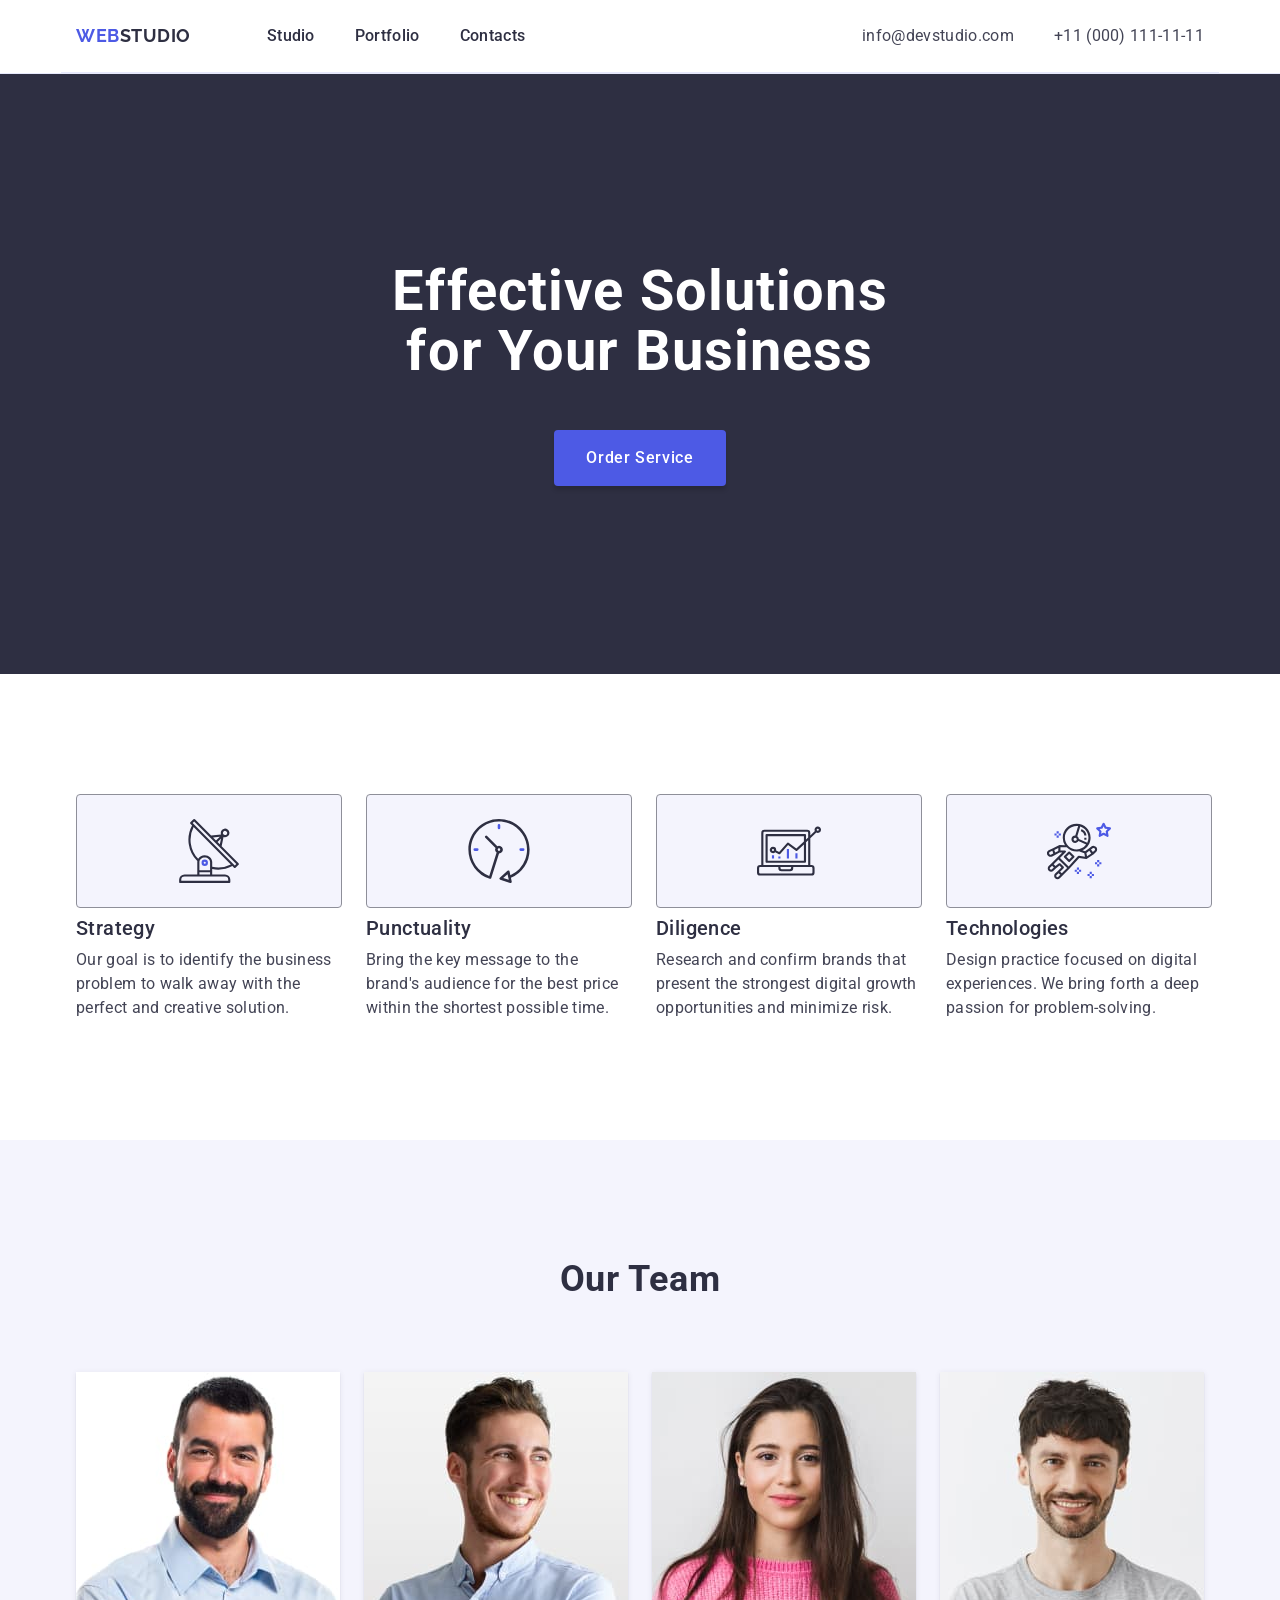
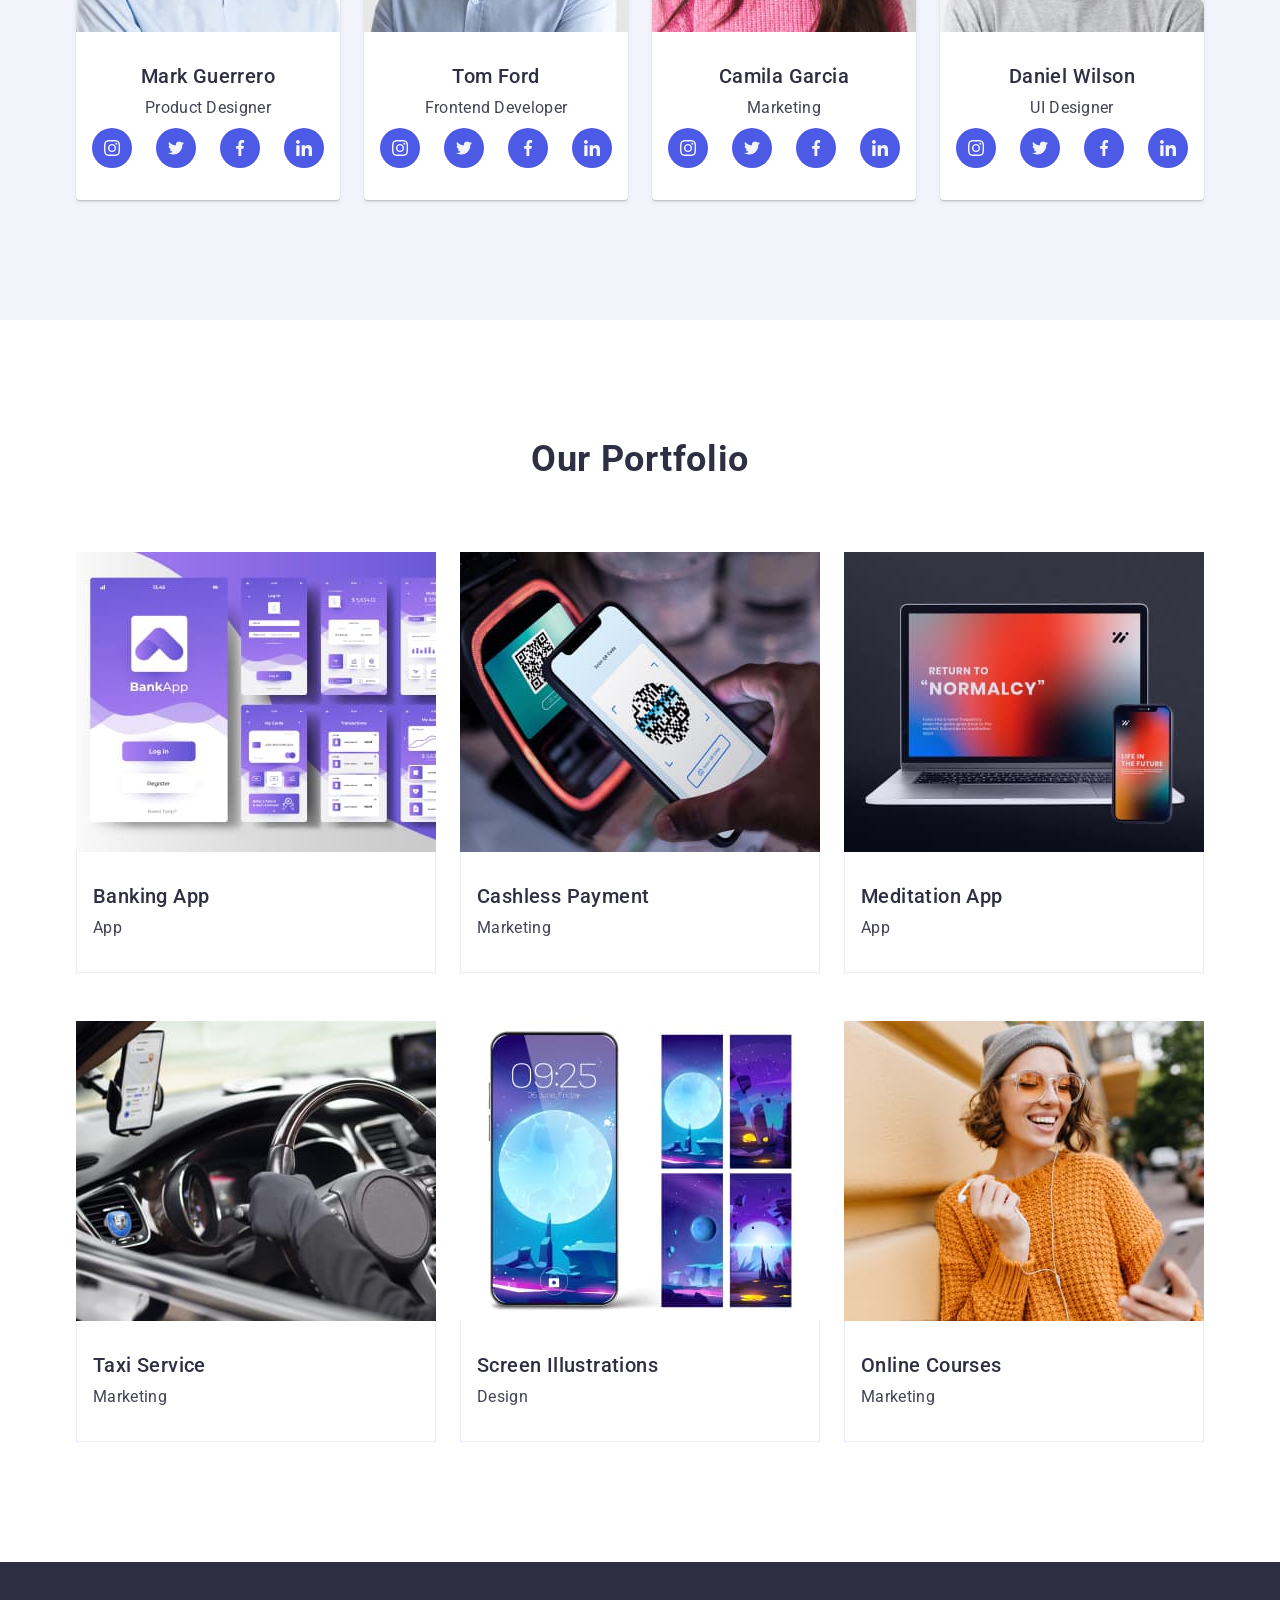
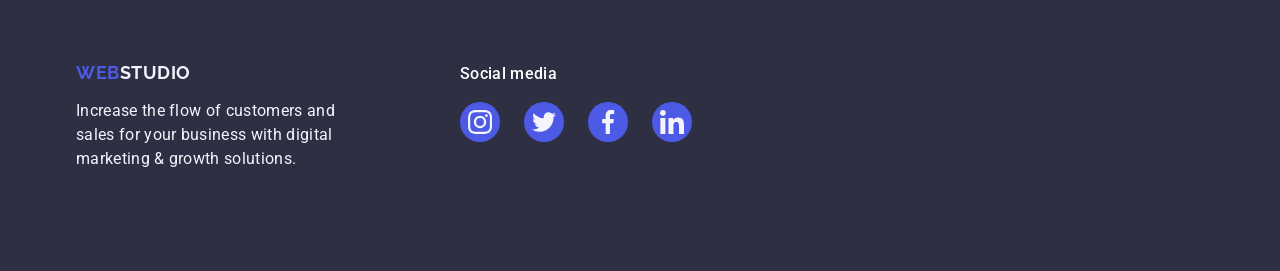
==== commit d8b8909a: "Icons stylization" ====
--- a/index.html
+++ b/index.html
@@ -131,37 +131,37 @@
               <div class="team-bio">
                 <h3 class="team-name">Mark Guerrero</h3>
                 <p class="team-text">Product Designer</p>
-              </div>
-              <ul class="socials-list">
-                <li class="socials-item">
-                  <a href="https://www.instagram.com" class="socials-link">
-                    <svg class="socials-icon" width="16" height="16">
-                      <use href="./images/icons.svg#icon-instagram"></use>
-                    </svg>
-                  </a>
-                </li>
-                <li class="socials-item">
-                  <a href="https://www.twitter.com" class="socials-link">
-                    <svg class="socials-icon" width="16" height="16">
-                      <use href="./images/icons.svg#icon-twitter"></use>
-                    </svg>
-                  </a>
-                </li>
-                <li class="socials-item">
-                  <a href="https://www.facebook.com" class="socials-link">
-                    <svg class="socials-icon" width="16" height="16">
-                      <use href="./images/icons.svg#icon-facebook"></use>
-                    </svg>
-                  </a>
-                </li>
-                <li class="socials-item">
-                  <a href="https://www.linkedin.com" class="socials-link">
-                    <svg class="socials-icon" width="16" height="16">
-                      <use href="./images/icons.svg#icon-linkedin"></use>
-                    </svg>
-                  </a>
-                </li>
-              </ul>
+                <ul class="socials-list">
+                  <li class="socials-item">
+                    <a href="https://www.instagram.com" class="socials-link">
+                      <svg class="socials-icon" width="16" height="16">
+                        <use href="./images/icons.svg#icon-instagram"></use>
+                      </svg>
+                    </a>
+                  </li>
+                  <li class="socials-item">
+                    <a href="https://www.twitter.com" class="socials-link">
+                      <svg class="socials-icon" width="16" height="16">
+                        <use href="./images/icons.svg#icon-twitter"></use>
+                      </svg>
+                    </a>
+                  </li>
+                  <li class="socials-item">
+                    <a href="https://www.facebook.com" class="socials-link">
+                      <svg class="socials-icon" width="16" height="16">
+                        <use href="./images/icons.svg#icon-facebook"></use>
+                      </svg>
+                    </a>
+                  </li>
+                  <li class="socials-item">
+                    <a href="https://www.linkedin.com" class="socials-link">
+                      <svg class="socials-icon" width="16" height="16">
+                        <use href="./images/icons.svg#icon-linkedin"></use>
+                      </svg>
+                    </a>
+                  </li>
+                </ul>
+              </div>
             </li>
             <li class="team-card">
               <img
@@ -173,37 +173,37 @@
               <div class="team-bio">
                 <h3 class="team-name">Tom Ford</h3>
                 <p class="team-text">Frontend Developer</p>
-              </div>
-              <ul class="socials-list">
-                <li class="socials-item">
-                  <a href="https://www.instagram.com" class="socials-link">
-                    <svg class="socials-icon" width="16" height="16">
-                      <use href="./images/icons.svg#icon-instagram"></use>
-                    </svg>
-                  </a>
-                </li>
-                <li class="socials-item">
-                  <a href="https://www.twitter.com" class="socials-link">
-                    <svg class="socials-icon" width="16" height="16">
-                      <use href="./images/icons.svg#icon-twitter"></use>
-                    </svg>
-                  </a>
-                </li>
-                <li class="socials-item">
-                  <a href="https://www.facebook.com" class="socials-link">
-                    <svg class="socials-icon" width="16" height="16">
-                      <use href="./images/icons.svg#icon-facebook"></use>
-                    </svg>
-                  </a>
-                </li>
-                <li class="socials-item">
-                  <a href="https://www.linkedin.com" class="socials-link">
-                    <svg class="socials-icon" width="16" height="16">
-                      <use href="./images/icons.svg#icon-linkedin"></use>
-                    </svg>
-                  </a>
-                </li>
-              </ul>
+                <ul class="socials-list">
+                  <li class="socials-item">
+                    <a href="https://www.instagram.com" class="socials-link">
+                      <svg class="socials-icon" width="16" height="16">
+                        <use href="./images/icons.svg#icon-instagram"></use>
+                      </svg>
+                    </a>
+                  </li>
+                  <li class="socials-item">
+                    <a href="https://www.twitter.com" class="socials-link">
+                      <svg class="socials-icon" width="16" height="16">
+                        <use href="./images/icons.svg#icon-twitter"></use>
+                      </svg>
+                    </a>
+                  </li>
+                  <li class="socials-item">
+                    <a href="https://www.facebook.com" class="socials-link">
+                      <svg class="socials-icon" width="16" height="16">
+                        <use href="./images/icons.svg#icon-facebook"></use>
+                      </svg>
+                    </a>
+                  </li>
+                  <li class="socials-item">
+                    <a href="https://www.linkedin.com" class="socials-link">
+                      <svg class="socials-icon" width="16" height="16">
+                        <use href="./images/icons.svg#icon-linkedin"></use>
+                      </svg>
+                    </a>
+                  </li>
+                </ul>
+              </div>
             </li>
             <li class="team-card">
               <img
@@ -215,37 +215,37 @@
               <div class="team-bio">
                 <h3 class="team-name">Camila Garcia</h3>
                 <p class="team-text">Marketing</p>
-              </div>
-              <ul class="socials-list">
-                <li class="socials-item">
-                  <a href="https://www.instagram.com" class="socials-link">
-                    <svg class="socials-icon" width="16" height="16">
-                      <use href="./images/icons.svg#icon-instagram"></use>
-                    </svg>
-                  </a>
-                </li>
-                <li class="socials-item">
-                  <a href="https://www.twitter.com" class="socials-link">
-                    <svg class="socials-icon" width="16" height="16">
-                      <use href="./images/icons.svg#icon-twitter"></use>
-                    </svg>
-                  </a>
-                </li>
-                <li class="socials-item">
-                  <a href="https://www.facebook.com" class="socials-link">
-                    <svg class="socials-icon" width="16" height="16">
-                      <use href="./images/icons.svg#icon-facebook"></use>
-                    </svg>
-                  </a>
-                </li>
-                <li class="socials-item">
-                  <a href="https://www.linkedin.com" class="socials-link">
-                    <svg class="socials-icon" width="16" height="16">
-                      <use href="./images/icons.svg#icon-linkedin"></use>
-                    </svg>
-                  </a>
-                </li>
-              </ul>
+                <ul class="socials-list">
+                  <li class="socials-item">
+                    <a href="https://www.instagram.com" class="socials-link">
+                      <svg class="socials-icon" width="16" height="16">
+                        <use href="./images/icons.svg#icon-instagram"></use>
+                      </svg>
+                    </a>
+                  </li>
+                  <li class="socials-item">
+                    <a href="https://www.twitter.com" class="socials-link">
+                      <svg class="socials-icon" width="16" height="16">
+                        <use href="./images/icons.svg#icon-twitter"></use>
+                      </svg>
+                    </a>
+                  </li>
+                  <li class="socials-item">
+                    <a href="https://www.facebook.com" class="socials-link">
+                      <svg class="socials-icon" width="16" height="16">
+                        <use href="./images/icons.svg#icon-facebook"></use>
+                      </svg>
+                    </a>
+                  </li>
+                  <li class="socials-item">
+                    <a href="https://www.linkedin.com" class="socials-link">
+                      <svg class="socials-icon" width="16" height="16">
+                        <use href="./images/icons.svg#icon-linkedin"></use>
+                      </svg>
+                    </a>
+                  </li>
+                </ul>
+              </div>
             </li>
             <li class="team-card">
               <img
@@ -257,37 +257,37 @@
               <div class="team-bio">
                 <h3 class="team-name">Daniel Wilson</h3>
                 <p class="team-text">UI Designer</p>
-              </div>
-              <ul class="socials-list">
-                <li class="socials-item">
-                  <a href="https://www.instagram.com" class="socials-link">
-                    <svg class="socials-icon" width="16" height="16">
-                      <use href="./images/icons.svg#icon-instagram"></use>
-                    </svg>
-                  </a>
-                </li>
-                <li class="socials-item">
-                  <a href="https://www.twitter.com" class="socials-link">
-                    <svg class="socials-icon" width="16" height="16">
-                      <use href="./images/icons.svg#icon-twitter"></use>
-                    </svg>
-                  </a>
-                </li>
-                <li class="socials-item">
-                  <a href="https://www.facebook.com" class="socials-link">
-                    <svg class="socials-icon" width="16" height="16">
-                      <use href="./images/icons.svg#icon-facebook"></use>
-                    </svg>
-                  </a>
-                </li>
-                <li class="socials-item">
-                  <a href="https://www.linkedin.com" class="socials-link">
-                    <svg class="socials-icon" width="16" height="16">
-                      <use href="./images/icons.svg#icon-linkedin"></use>
-                    </svg>
-                  </a>
-                </li>
-              </ul>
+                <ul class="socials-list">
+                  <li class="socials-item">
+                    <a href="https://www.instagram.com" class="socials-link">
+                      <svg class="socials-icon" width="16" height="16">
+                        <use href="./images/icons.svg#icon-instagram"></use>
+                      </svg>
+                    </a>
+                  </li>
+                  <li class="socials-item">
+                    <a href="https://www.twitter.com" class="socials-link">
+                      <svg class="socials-icon" width="16" height="16">
+                        <use href="./images/icons.svg#icon-twitter"></use>
+                      </svg>
+                    </a>
+                  </li>
+                  <li class="socials-item">
+                    <a href="https://www.facebook.com" class="socials-link">
+                      <svg class="socials-icon" width="16" height="16">
+                        <use href="./images/icons.svg#icon-facebook"></use>
+                      </svg>
+                    </a>
+                  </li>
+                  <li class="socials-item">
+                    <a href="https://www.linkedin.com" class="socials-link">
+                      <svg class="socials-icon" width="16" height="16">
+                        <use href="./images/icons.svg#icon-linkedin"></use>
+                      </svg>
+                    </a>
+                  </li>
+                </ul>
+              </div>
             </li>
           </ul>
         </div>
@@ -374,41 +374,43 @@
     </main>
 
     <footer class="footer">
-      <div class="container">
-        <a href="./index.html" class="logo footer-logo"
-          >Web<span class="logo-light">Studio</span></a
-        >
-        <p class="footer-text">
-          Increase the flow of customers and sales for your business with
-          digital marketing & growth solutions.
-        </p>
-        <div class="socials-footer">
+      <div class="container footer-container">
+        <div class="footer-wrapp">
+          <a href="./index.html" class="logo footer-logo"
+            >Web<span class="logo-light">Studio</span></a
+          >
+          <p class="footer-text">
+            Increase the flow of customers and sales for your business with
+            digital marketing & growth solutions.
+          </p>
+        </div>
+        <div class="socials-footer-wrapp">
           <h3 class="socials-title">Social media</h3>
           <ul class="socials-list">
-            <li class="socials-item">
+            <li class="socials-item footer-item">
               <a href="https://www.instagram.com" class="socials-link">
-                <svg class="socials-icon" width="16" height="16">
+                <svg class="socials-icon" width="24" height="24">
                   <use href="./images/icons.svg#icon-instagram"></use>
                 </svg>
               </a>
             </li>
-            <li class="socials-item">
+            <li class="socials-item footer-item">
               <a href="https://www.twitter.com" class="socials-link">
-                <svg class="socials-icon" width="16" height="16">
+                <svg class="socials-icon" width="24" height="24">
                   <use href="./images/icons.svg#icon-twitter"></use>
                 </svg>
               </a>
             </li>
-            <li class="socials-item">
+            <li class="socials-item footer-item">
               <a href="https://www.facebook.com" class="socials-link">
-                <svg class="socials-icon" width="16" height="16">
+                <svg class="socials-icon" width="24" height="24">
                   <use href="./images/icons.svg#icon-facebook"></use>
                 </svg>
               </a>
             </li>
-            <li class="socials-item">
+            <li class="socials-item footer-item">
               <a href="https://www.linkedin.com" class="socials-link">
-                <svg class="socials-icon" width="16" height="16">
+                <svg class="socials-icon" width="24" height="24">
                   <use href="./images/icons.svg#icon-linkedin"></use>
                 </svg>
               </a>
--- a/css/styles.css
+++ b/css/styles.css
@@ -57,6 +57,32 @@
 .section {
   padding: 120px 0;
 }
+.socials-list {
+  display: flex;
+  gap: 24px;
+  justify-content: center;
+  align-items: center;
+}
+.socials-item {
+  width: 40px;
+  height: 40px;
+
+  color: #f4f4fd;
+  background-color: #4d5ae5;
+  border-radius: 50%;
+}
+.socials-link {
+  display: flex;
+  justify-content: center;
+  align-items: center;
+
+  width: 100%;
+  height: 100%;
+}
+.socials-icon {
+  fill: currentColor;
+}
+/* Header */
 
 .header {
   border-bottom: 1px solid #e7e9fc;
@@ -84,9 +110,7 @@
 .logo-dark {
   color: #2e2f42;
 }
-.logo-light {
-  color: #f4f4fd;
-}
+
 .nav-list {
   font-weight: 500;
   color: #2e2f42;
@@ -115,7 +139,7 @@
   color: #404bbf;
 }
 
-/* Hero section */
+/* HERO */
 
 .hero-section {
   background-color: #2e2f42;
@@ -142,7 +166,7 @@
   cursor: pointer;
   border: none;
   border-radius: 4px;
-  /* box-shadow: 0px 4px 4px 0px rgba(0, 0, 0, 0.15); */
+  box-shadow: 0px 4px 4px 0px rgba(0, 0, 0, 0.15);
 
   display: block;
   margin: 0 auto;
@@ -154,7 +178,7 @@
   background-color: #404bbf;
 }
 
-/*  */
+/* FEATURES */
 
 .visually-hidden {
   position: absolute;
@@ -185,6 +209,21 @@
 .features-text {
   max-width: 264px;
 }
+
+.features-wrapper {
+  display: flex;
+  justify-content: center;
+  align-items: center;
+  padding: 24px 100px;
+
+  border-radius: 4px;
+  border: 1px solid #8e8f99;
+  background-color: #f4f4fd;
+
+  margin-bottom: 8px;
+}
+/* TEAM */
+
 .team.section {
   background-color: #f4f4fd;
 }
@@ -218,6 +257,12 @@
 .team-name,
 .team-text {
   text-align: center;
+  margin-bottom: 8px;
+}
+
+.socials-item:hover,
+.socials-item:focus {
+  background-color: #404bbf;
 }
 
 .portfolio-list {
@@ -245,6 +290,13 @@
   background-color: #2e2f42;
   padding: 100px 0;
 }
+.footer-container {
+  display: flex;
+  align-items: start;
+}
+.footer-wrapp {
+  margin-right: 120px;
+}
 .footer-text {
   color: #f4f4fd;
   max-width: 264px;
@@ -253,3 +305,18 @@
   display: inline-block;
   margin-bottom: 16px;
 }
+.logo-light {
+  color: #f4f4fd;
+}
+
+.socials-title {
+  color: #ffffff;
+  margin-bottom: 16px;
+
+  font-weight: 500;
+  font-size: 16px;
+}
+.footer-item:hover,
+.footer-item:focus {
+  background-color: #31d0aa;
+}
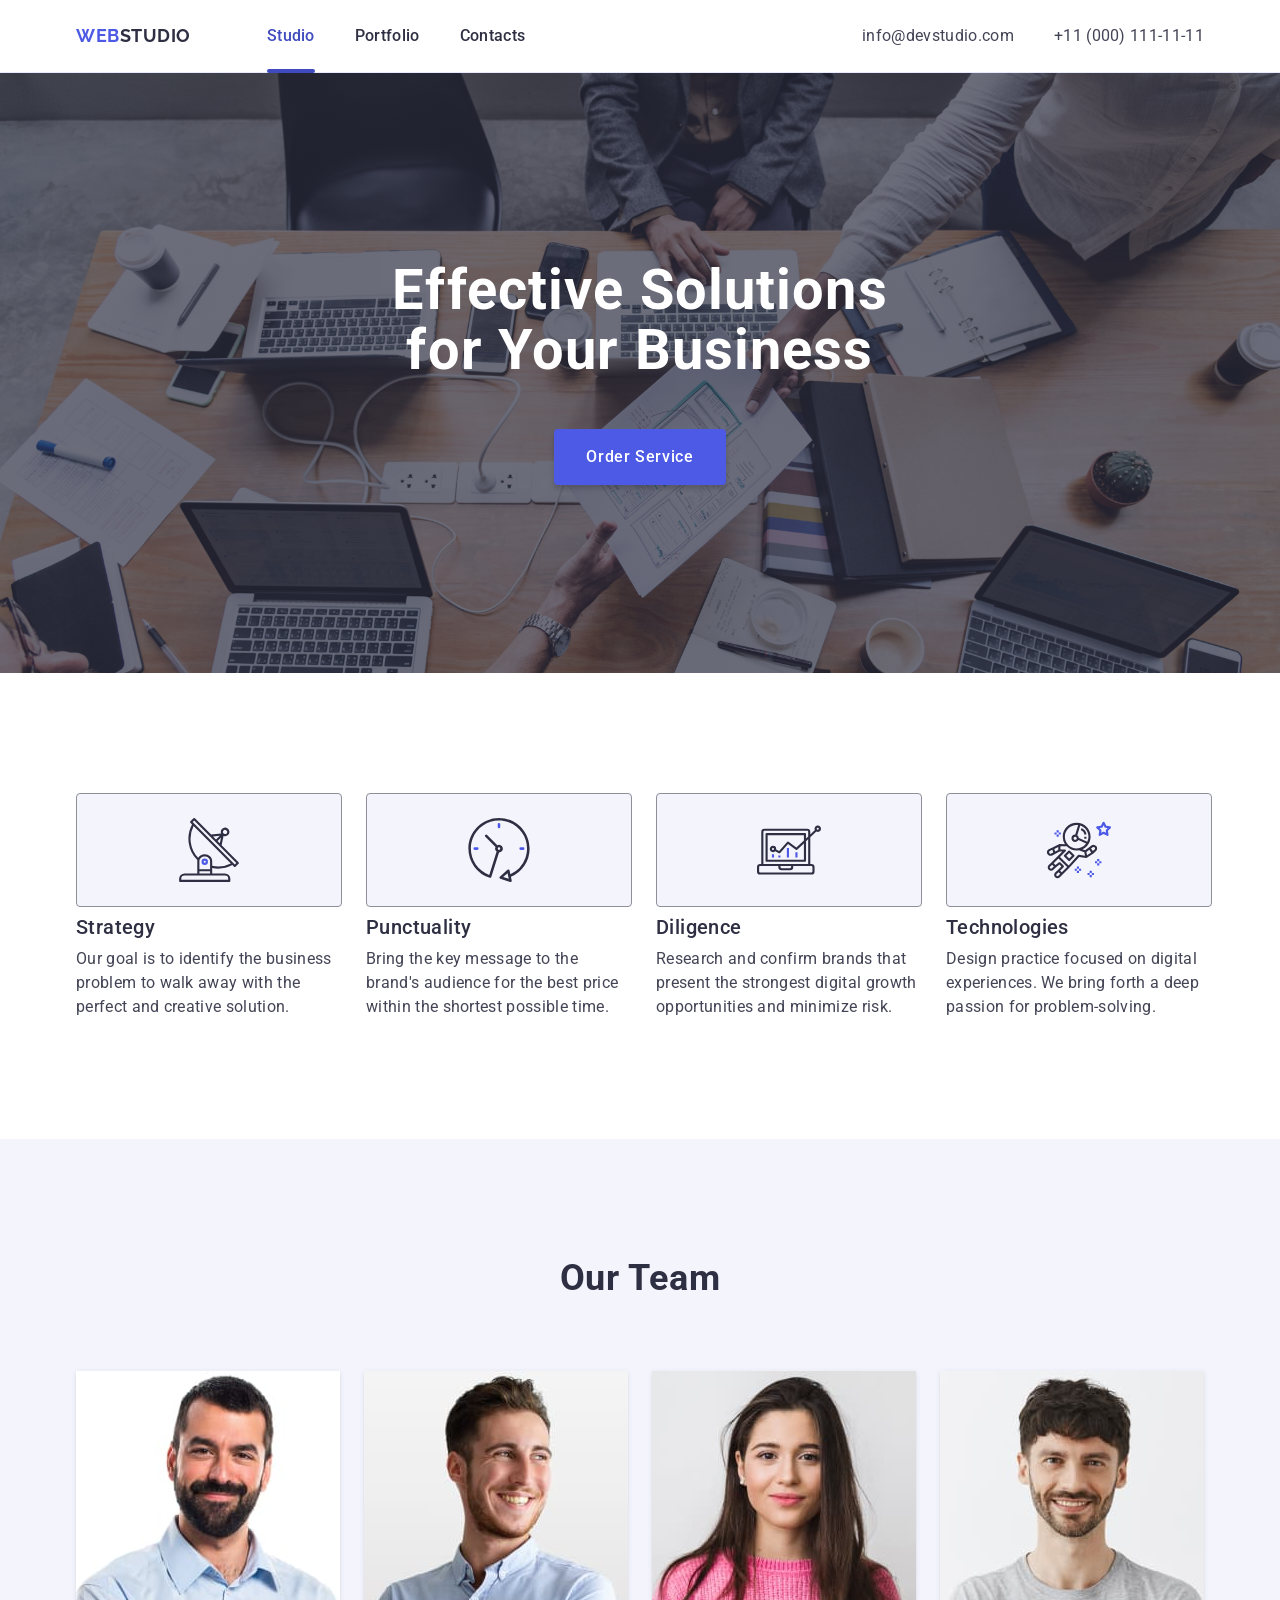
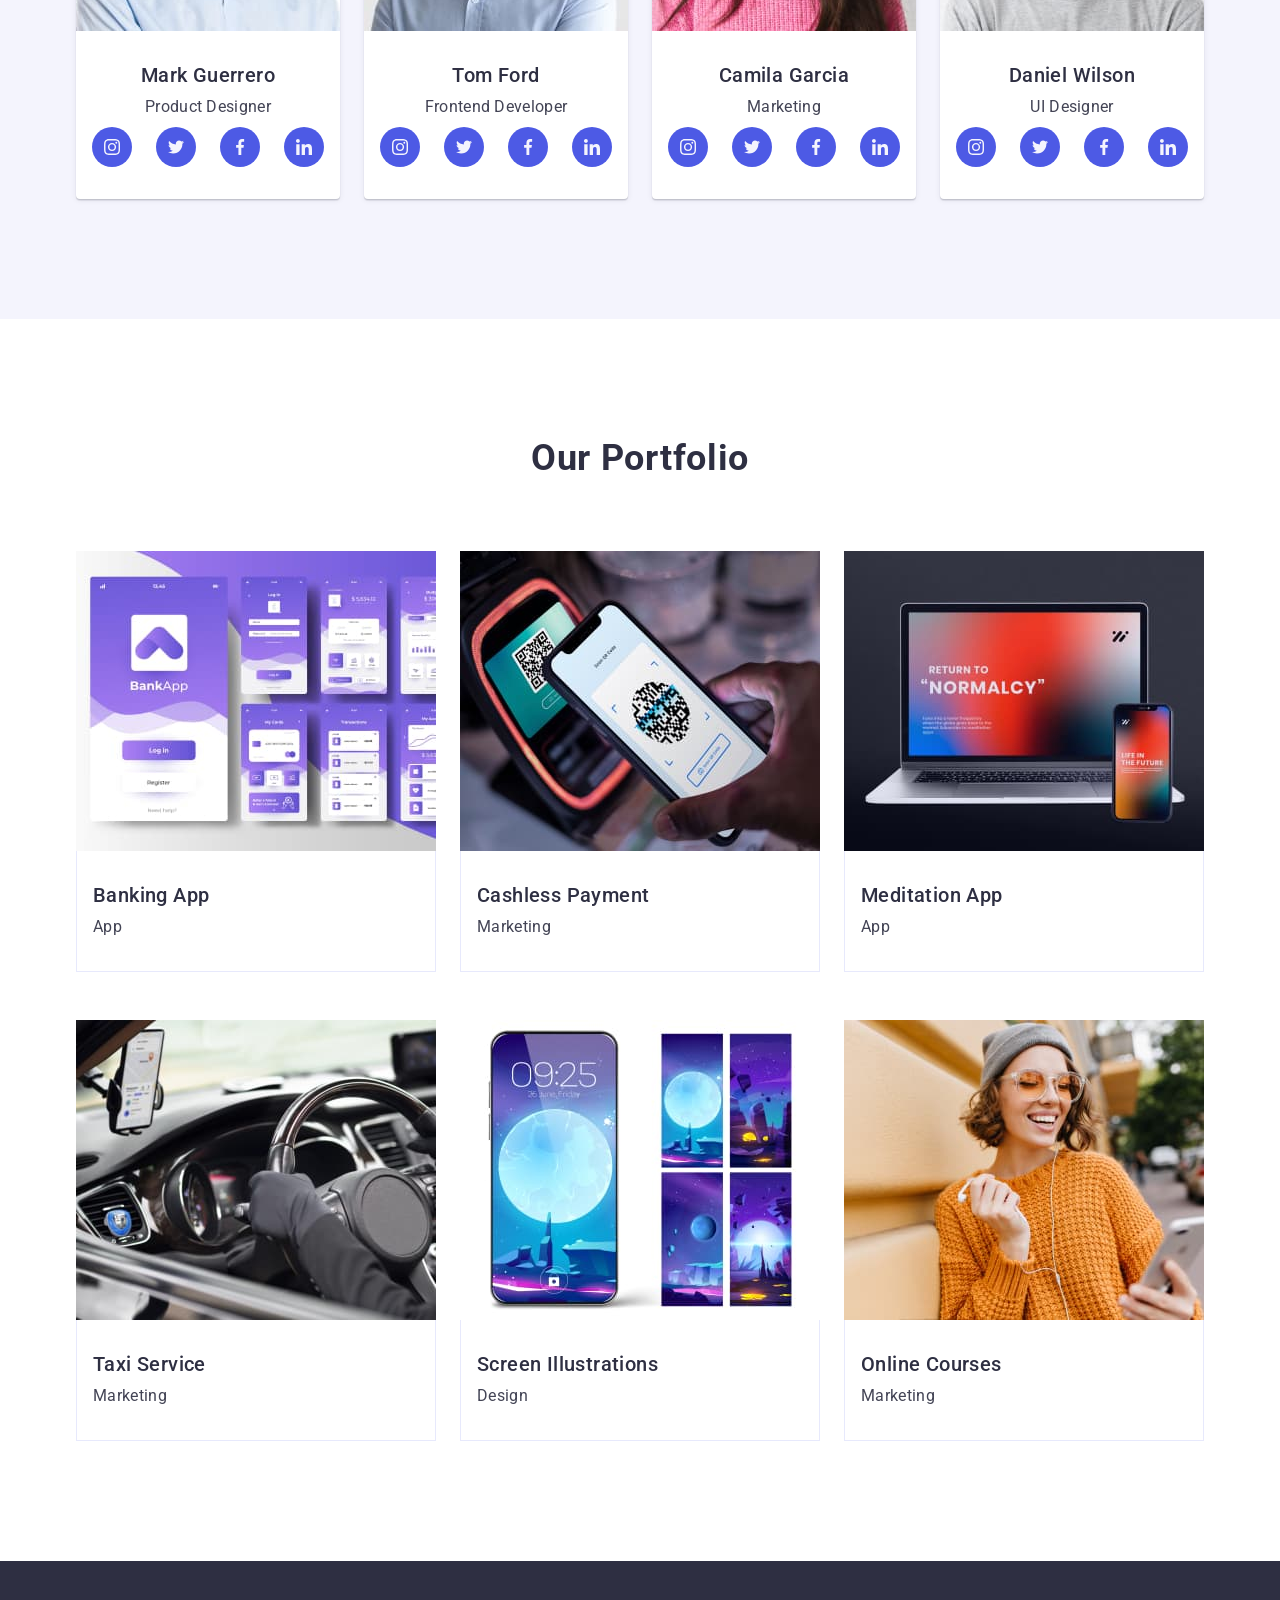
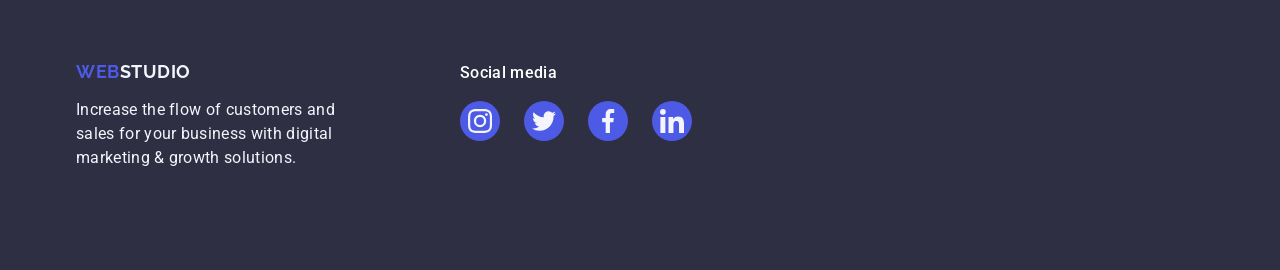
==== commit 1187f0e2: "Adding overlays and transitions" ====
--- a/index.html
+++ b/index.html
@@ -19,14 +19,14 @@
   </head>
   <body>
     <header class="header">
-      <div class="container header">
+      <div class="container header-container">
         <nav class="header-nav">
           <a href="./index.html" class="logo header-logo"
             >Web<span class="logo-dark">Studio</span></a
           >
           <ul class="nav-list">
             <li>
-              <a href="./index.html" class="nav-link">Studio</a>
+              <a href="./index.html" class="nav-link active">Studio</a>
             </li>
             <li>
               <a href="" class="nav-link">Portfolio</a>
@@ -297,72 +297,119 @@
           <h2 class="section-title">Our Portfolio</h2>
           <ul class="portfolio-list">
             <li class="portfolio-card">
-              <img
-                src="./images/portfolio-1.jpg"
-                alt="App screens"
-                width="360"
-                height="300"
-                class="portfolio-img" />
+              <div class="portfolio-wrapper">
+                <img
+                  src="./images/portfolio-1.jpg"
+                  alt="App screens"
+                  width="360"
+                  height="300"
+                  class="portfolio-img" />
+                <p class="overlay">
+                  14 Stylish and User-Friendly App Design Concepts · Task
+                  Manager App · Calorie Tracker App · Exotic Fruit Ecommerce App
+                  · Cloud Storage App
+                </p>
+              </div>
               <div class="card-bio">
                 <h3 class="portfolio-name">Banking App</h3>
                 <p class="portfolio-text">App</p>
               </div>
             </li>
             <li class="portfolio-card">
-              <img
-                src="./images/portfolio-2.jpg"
-                alt="Smartphone scanner"
-                width="360"
-                height="300"
-                class="portfolio-img" />
+              <div class="portfolio-wrapper">
+                <img
+                  src="./images/portfolio-2.jpg"
+                  alt="Smartphone scanner"
+                  width="360"
+                  height="300"
+                  class="portfolio-img" />
+                <p class="overlay">
+                  14 Stylish and User-Friendly App Design Concepts · Task
+                  Manager App · Calorie Tracker App · Exotic Fruit Ecommerce App
+                  · Cloud Storage App
+                </p>
+              </div>
+
               <div class="card-bio">
                 <h3 class="portfolio-name">Cashless Payment</h3>
                 <p class="portfolio-text">Marketing</p>
               </div>
             </li>
             <li class="portfolio-card">
-              <img
-                src="./images/portfolio-3.jpg"
-                alt="Notebook and smartphone"
-                width="360"
-                height="300"
-                class="portfolio-img" />
+              <div class="portfolio-wrapper">
+                <img
+                  src="./images/portfolio-3.jpg"
+                  alt="Notebook and smartphone"
+                  width="360"
+                  height="300"
+                  class="portfolio-img" />
+                <p class="overlay">
+                  14 Stylish and User-Friendly App Design Concepts · Task
+                  Manager App · Calorie Tracker App · Exotic Fruit Ecommerce App
+                  · Cloud Storage App
+                </p>
+              </div>
+
               <div class="card-bio">
                 <h3 class="portfolio-name">Meditation App</h3>
                 <p class="portfolio-text">App</p>
               </div>
             </li>
             <li class="portfolio-card">
-              <img
-                src="./images/portfolio-4.jpg"
-                alt="Car"
-                width="360"
-                height="300"
-                class="portfolio-img" />
+              <div class="portfolio-wrapper">
+                <img
+                  src="./images/portfolio-4.jpg"
+                  alt="Car"
+                  width="360"
+                  height="300"
+                  class="portfolio-img" />
+                <p class="overlay">
+                  14 Stylish and User-Friendly App Design Concepts · Task
+                  Manager App · Calorie Tracker App · Exotic Fruit Ecommerce App
+                  · Cloud Storage App
+                </p>
+              </div>
+
               <div class="card-bio">
                 <h3 class="portfolio-name">Taxi Service</h3>
                 <p class="portfolio-text">Marketing</p>
               </div>
             </li>
             <li class="portfolio-card">
-              <img
-                src="./images/portfolio-5.jpg"
-                alt="Phone screen wallpapers"
-                width="360"
-                height="300"
-                class="portfolio-img" />
+              <div class="portfolio-wrapper">
+                <img
+                  src="./images/portfolio-5.jpg"
+                  alt="Phone screen wallpapers"
+                  width="360"
+                  height="300"
+                  class="portfolio-img" />
+                <p class="overlay">
+                  14 Stylish and User-Friendly App Design Concepts · Task
+                  Manager App · Calorie Tracker App · Exotic Fruit Ecommerce App
+                  · Cloud Storage App
+                </p>
+              </div>
+
               <div class="card-bio">
                 <h3 class="portfolio-name">Screen Illustrations</h3>
                 <p class="portfolio-text">Design</p>
               </div>
             </li>
             <li class="portfolio-card">
-              <img
-                src="./images/portfolio-6.jpg"
-                alt="Girl with smartphone"
-                width="360"
-                height="300"
-                class="portfolio-img" />
+              <div class="portfolio-wrapper">
+                <img
+                  src="./images/portfolio-6.jpg"
+                  alt="Girl with smartphone"
+                  width="360"
+                  height="300"
+                  class="portfolio-img" />
+                <p class="overlay">
+                  14 Stylish and User-Friendly App Design Concepts · Task
+                  Manager App · Calorie Tracker App · Exotic Fruit Ecommerce App
+                  · Cloud Storage App
+                </p>
+              </div>
+
               <div class="card-bio">
                 <h3 class="portfolio-name">Online Courses</h3>
                 <p class="portfolio-text">Marketing</p>
--- a/css/styles.css
+++ b/css/styles.css
@@ -70,6 +70,8 @@
   color: #f4f4fd;
   background-color: #4d5ae5;
   border-radius: 50%;
+
+  transition: background-color 250ms cubic-bezier(0.4, 0, 0.2, 1);
 }
 .socials-link {
   display: flex;
@@ -87,7 +89,7 @@
 .header {
   border-bottom: 1px solid #e7e9fc;
 }
-.container.header {
+.header-container {
   display: flex;
   justify-content: space-between;
 }
@@ -130,8 +132,23 @@
 .nav-link {
   display: block;
   padding: 24px 0;
-}
-
+  transition: color 250ms cubic-bezier(0.4, 0, 0.2, 1);
+}
+.nav-link.active {
+  color: #404bbf;
+  position: relative;
+}
+.nav-link.active::after {
+  content: '';
+  display: block;
+  width: 100%;
+  height: 4px;
+  background-color: #404bbf;
+  border-radius: 2px;
+
+  position: absolute;
+  bottom: -1px;
+}
 .contacts-link:hover,
 .contacts-link:focus,
 .nav-link:hover,
@@ -144,6 +161,13 @@
 .hero-section {
   background-color: #2e2f42;
   padding: 188px 0;
+  background-image: linear-gradient(
+      to top,
+      rgba(46, 47, 66, 0.7),
+      rgba(46, 47, 66, 0.7)
+    ),
+    url(/images/hero.jpg);
+  background-size: cover;
 }
 .hero-title {
   color: #ffffff;
@@ -172,6 +196,8 @@
   margin: 0 auto;
   padding: 16px 32px;
   min-width: 169px;
+
+  transition: background-color 250ms cubic-bezier(0.4, 0, 0.2, 1);
 }
 .hero-button:hover,
 .hero-button:focus {
@@ -273,11 +299,14 @@
 }
 .portfolio-card {
   background-color: #ffffff;
-  /* margin-right: 24px; */
-}
-/* .portfolio-card:nth-child(3n + 3) {
-  margin-right: 0;
-} */
+  transition: box-shadow 250ms cubic-bezier(0.4, 0, 0.2, 1);
+}
+.portfolio-card:hover {
+  box-shadow: 0px 2px 1px 0px rgba(46, 47, 66, 0.08),
+    0px 1px 1px 0px rgba(46, 47, 66, 0.16),
+    0px 1px 6px 0px rgba(46, 47, 66, 0.08);
+}
+
 .card-bio {
   padding: 32px 16px;
   display: flex;
@@ -285,6 +314,31 @@
   border: 1px solid #e7e9fc;
   border-top: none;
 }
+.portfolio-wrapper {
+  position: relative;
+  overflow: hidden;
+}
+.overlay {
+  position: absolute;
+  top: 0;
+  left: 0;
+
+  padding: 40px 32px;
+
+  width: 100%;
+  height: 100%;
+
+  color: #f4f4fd;
+  background-color: #4d5ae5;
+
+  transform: translateY(100%);
+  transition: transform 250ms cubic-bezier(0.4, 0, 0.2, 1);
+}
+.portfolio-card:hover .overlay {
+  transform: translateY(0);
+}
+
+/* FOOTER */
 
 .footer {
   background-color: #2e2f42;
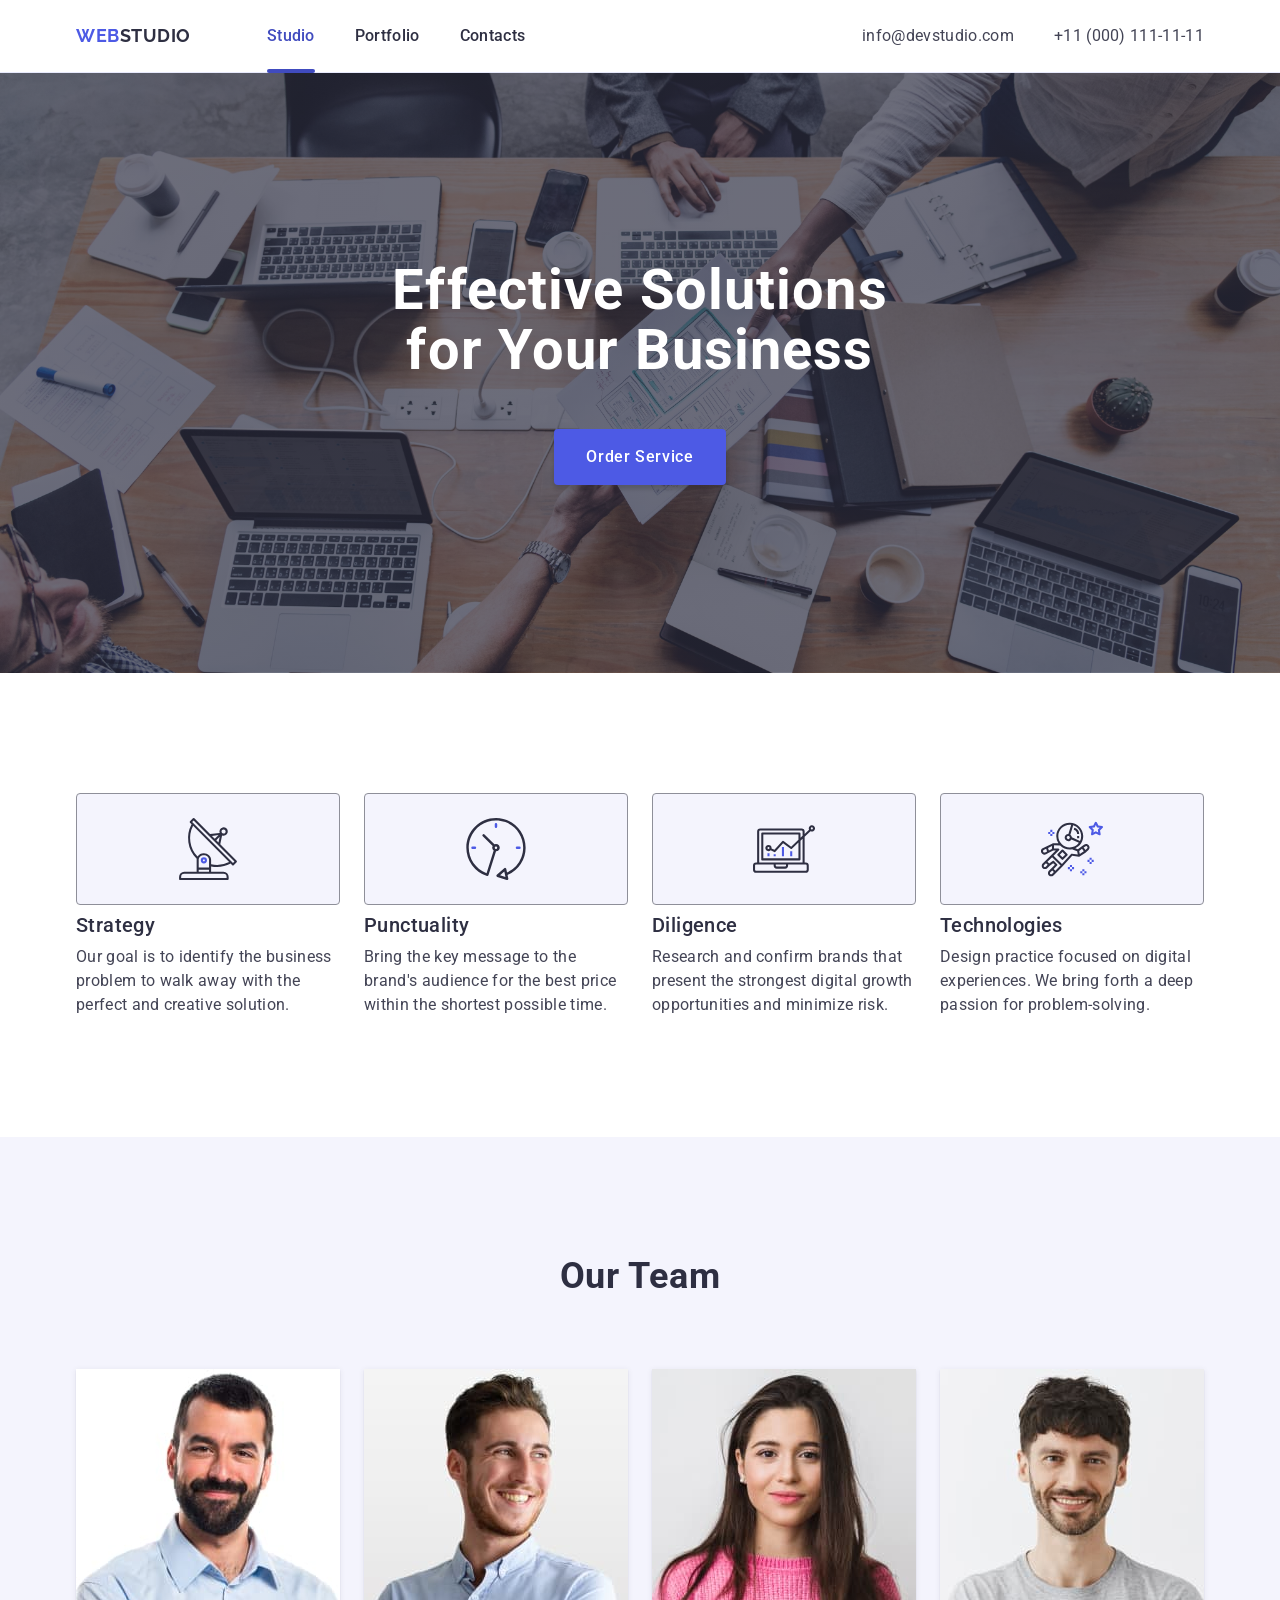
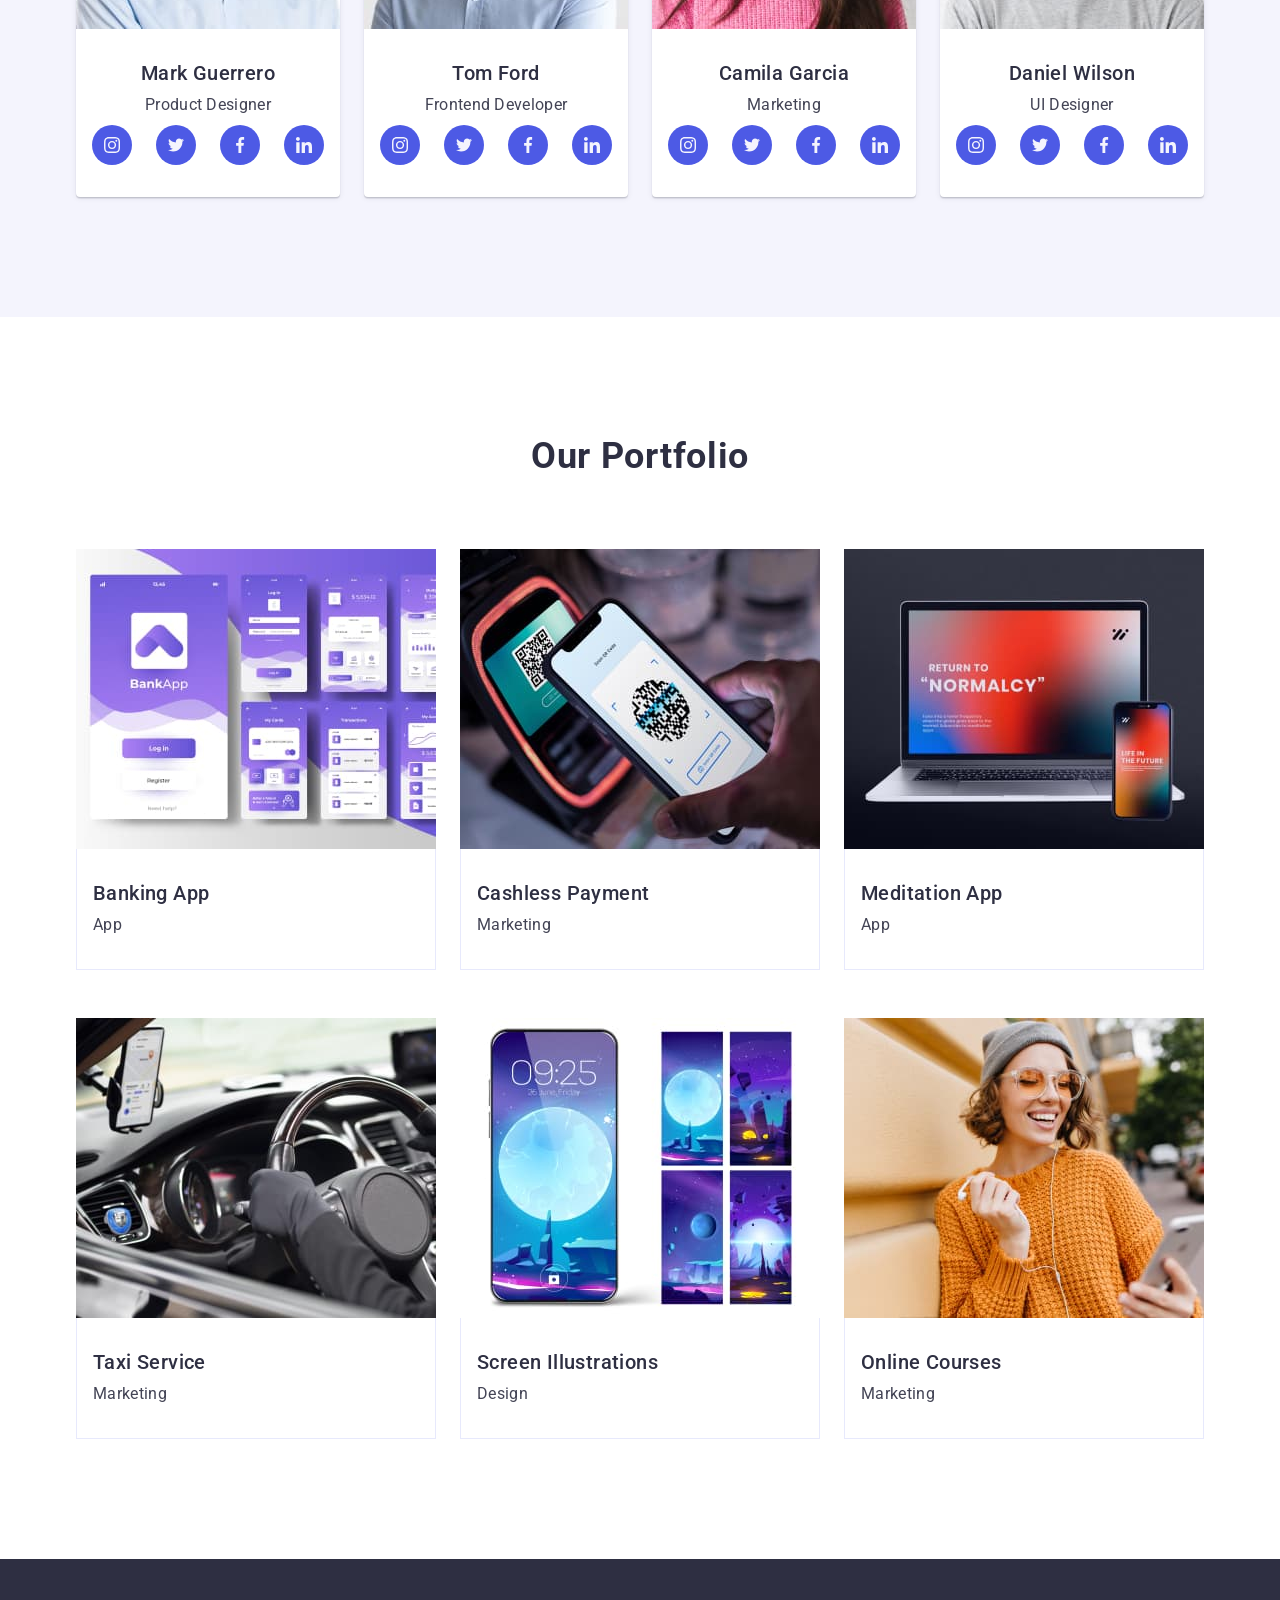
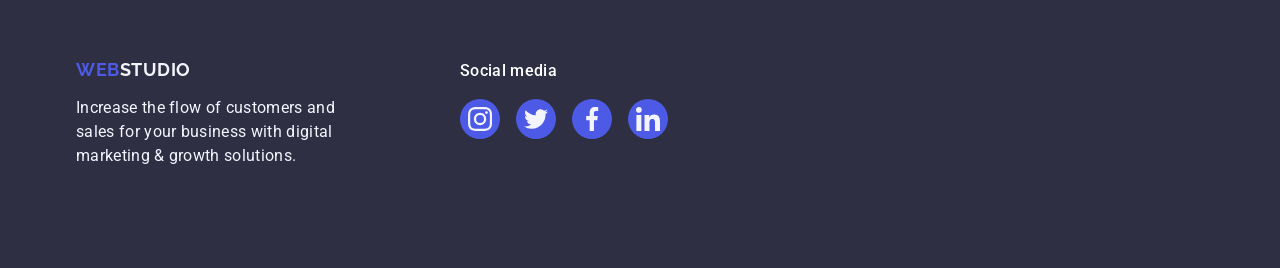
==== commit ec78a1f0: "Fixing after autotests" ====
--- a/index.html
+++ b/index.html
@@ -431,32 +431,40 @@
             digital marketing & growth solutions.
           </p>
         </div>
-        <div class="socials-footer-wrapp">
-          <h3 class="socials-title">Social media</h3>
-          <ul class="socials-list">
-            <li class="socials-item footer-item">
-              <a href="https://www.instagram.com" class="socials-link">
+        <div class="socials-footer-wrapper">
+          <p class="socials-text">Social media</p>
+          <ul class="socials-list footer-socials-list">
+            <li class="socials-item">
+              <a
+                href="https://www.instagram.com"
+                class="socials-link footer-link">
                 <svg class="socials-icon" width="24" height="24">
                   <use href="./images/icons.svg#icon-instagram"></use>
                 </svg>
               </a>
             </li>
-            <li class="socials-item footer-item">
-              <a href="https://www.twitter.com" class="socials-link">
+            <li class="socials-item">
+              <a
+                href="https://www.twitter.com"
+                class="socials-link footer-link">
                 <svg class="socials-icon" width="24" height="24">
                   <use href="./images/icons.svg#icon-twitter"></use>
                 </svg>
               </a>
             </li>
-            <li class="socials-item footer-item">
-              <a href="https://www.facebook.com" class="socials-link">
+            <li class="socials-item">
+              <a
+                href="https://www.facebook.com"
+                class="socials-link footer-link">
                 <svg class="socials-icon" width="24" height="24">
                   <use href="./images/icons.svg#icon-facebook"></use>
                 </svg>
               </a>
             </li>
-            <li class="socials-item footer-item">
-              <a href="https://www.linkedin.com" class="socials-link">
+            <li class="socials-item">
+              <a
+                href="https://www.linkedin.com"
+                class="socials-link footer-link">
                 <svg class="socials-icon" width="24" height="24">
                   <use href="./images/icons.svg#icon-linkedin"></use>
                 </svg>
--- a/css/styles.css
+++ b/css/styles.css
@@ -68,19 +68,20 @@
   height: 40px;
 
   color: #f4f4fd;
+}
+.socials-link {
+  display: flex;
+  justify-content: center;
+  align-items: center;
+
+  width: 100%;
+  height: 100%;
+
   background-color: #4d5ae5;
   border-radius: 50%;
 
   transition: background-color 250ms cubic-bezier(0.4, 0, 0.2, 1);
 }
-.socials-link {
-  display: flex;
-  justify-content: center;
-  align-items: center;
-
-  width: 100%;
-  height: 100%;
-}
 .socials-icon {
   fill: currentColor;
 }
@@ -88,6 +89,9 @@
 
 .header {
   border-bottom: 1px solid #e7e9fc;
+  box-shadow: 0px 1px 6px 0px rgba(46, 47, 66, 0.08),
+    0px 1px 1px 0px rgba(46, 47, 66, 0.16),
+    0px 2px 1px 0px rgba(46, 47, 66, 0.08);
 }
 .header-container {
   display: flex;
@@ -162,12 +166,13 @@
   background-color: #2e2f42;
   padding: 188px 0;
   background-image: linear-gradient(
-      to top,
       rgba(46, 47, 66, 0.7),
       rgba(46, 47, 66, 0.7)
     ),
     url(/images/hero.jpg);
   background-size: cover;
+  background-repeat: no-repeat;
+  background-position: center;
 }
 .hero-title {
   color: #ffffff;
@@ -247,6 +252,9 @@
   background-color: #f4f4fd;
 
   margin-bottom: 8px;
+
+  height: 112px;
+  width: 264px;
 }
 /* TEAM */
 
@@ -286,8 +294,8 @@
   margin-bottom: 8px;
 }
 
-.socials-item:hover,
-.socials-item:focus {
+.socials-link:hover,
+.socials-link:focus {
   background-color: #404bbf;
 }
 
@@ -346,7 +354,7 @@
 }
 .footer-container {
   display: flex;
-  align-items: start;
+  align-items: baseline;
 }
 .footer-wrapp {
   margin-right: 120px;
@@ -363,14 +371,17 @@
   color: #f4f4fd;
 }
 
-.socials-title {
+.socials-text {
   color: #ffffff;
   margin-bottom: 16px;
 
   font-weight: 500;
   font-size: 16px;
 }
-.footer-item:hover,
-.footer-item:focus {
+.footer-socials-list {
+  gap: 16px;
+}
+.footer-link:hover,
+.footer-link:focus {
   background-color: #31d0aa;
 }
